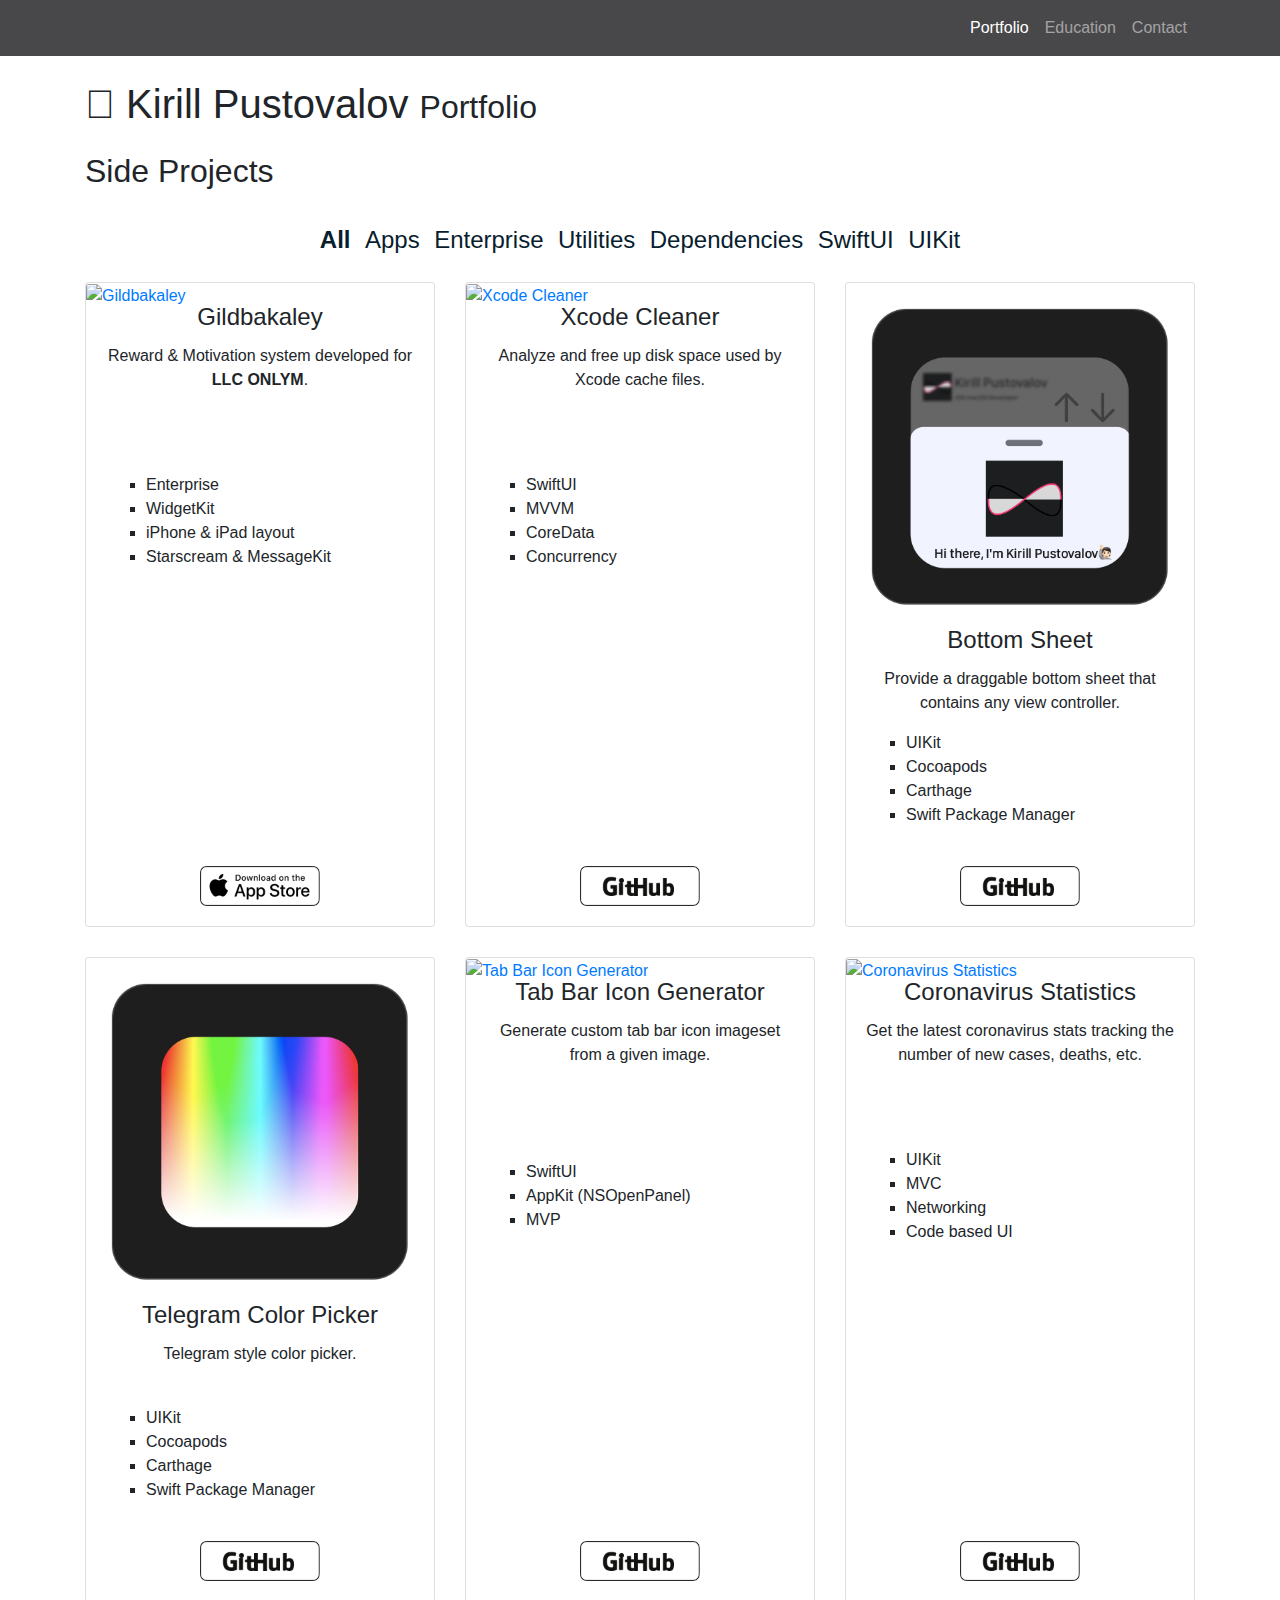
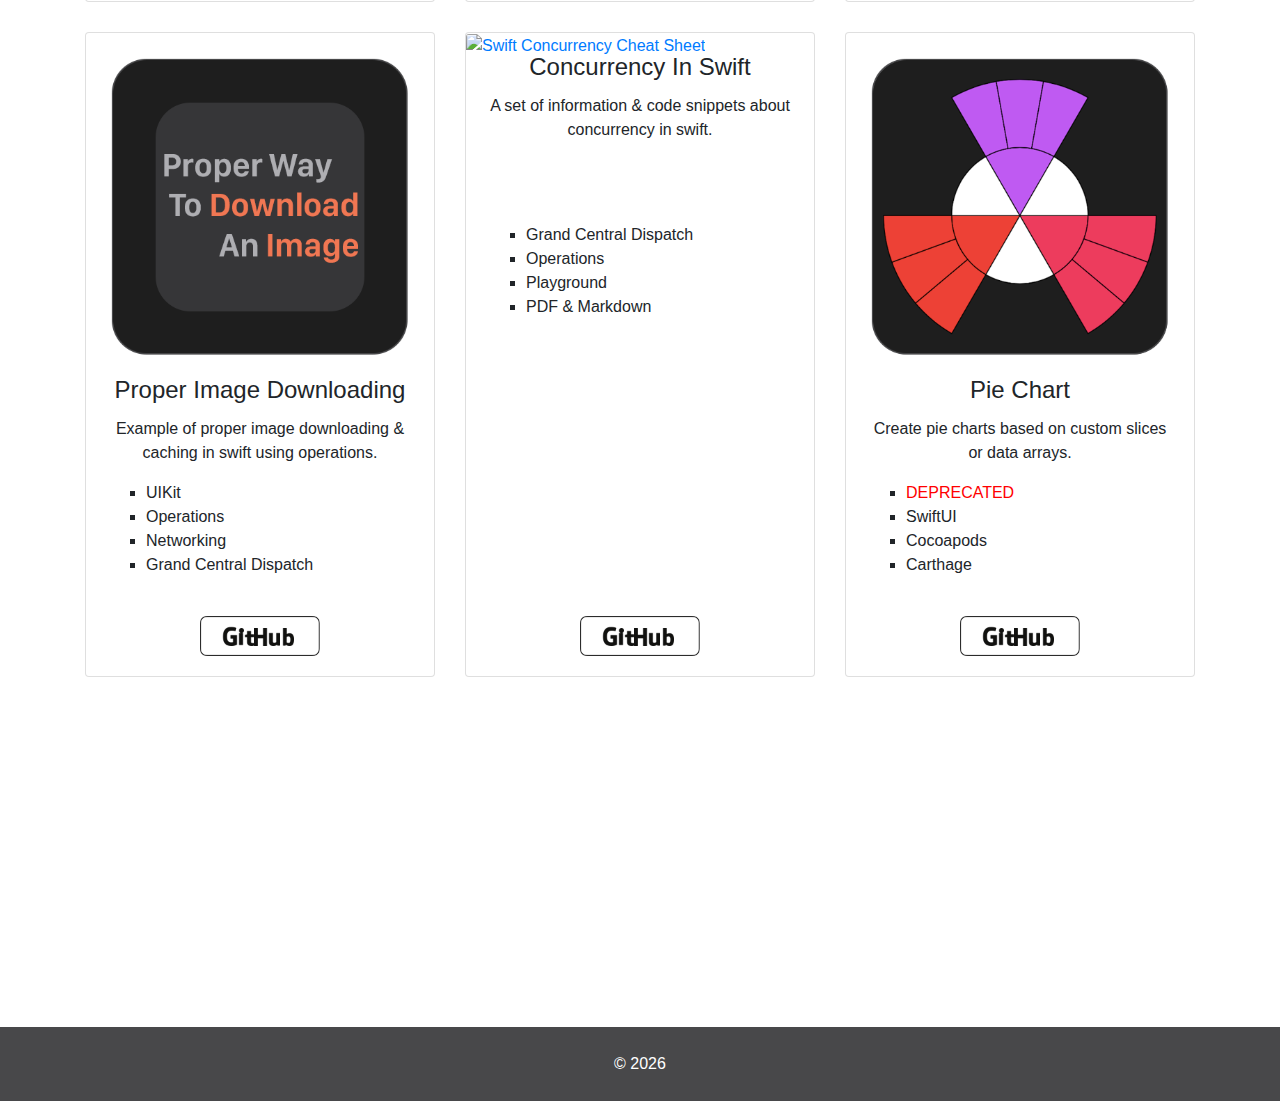
==== index.html @ 7c9d0928 "Add education page" ====
<!DOCTYPE html>
<html lang="en">
	<head>
		<script>
			window.dataLayer = window.dataLayer || [];
		  	function gtag(){dataLayer.push(arguments);}
		  	gtag('js', new Date());
		  	gtag('config', 'UA-110543961-1');
		</script>

		<meta charset="utf-8">
		<meta name="viewport" content="width=device-width, initial-scale=1, shrink-to-fit=no">
		<meta name="author" content="Kirill Pustovalov">
		<meta name="msapplication-TileColor" content="#ffffff">
		<meta name="msapplication-TileImage" content="favicons/ms-icon-144x144.png">
		<meta name="theme-color" content="#ffffff">

		<title>Kirill Pustovalov - Portfolio</title>

		<link href="css/bootstrap.min.css" rel="stylesheet">
		<link href="css/styles.css" rel="stylesheet">
		<link rel="apple-touch-icon" sizes="57x57" href="favicons/apple-icon-57x57.png">
		<link rel="apple-touch-icon" sizes="60x60" href="favicons/apple-icon-60x60.png">
		<link rel="apple-touch-icon" sizes="72x72" href="favicons/apple-icon-72x72.png">
		<link rel="apple-touch-icon" sizes="76x76" href="favicons/apple-icon-76x76.png">
		<link rel="apple-touch-icon" sizes="114x114" href="favicons/apple-icon-114x114.png">
		<link rel="apple-touch-icon" sizes="120x120" href="favicons/apple-icon-120x120.png">
		<link rel="apple-touch-icon" sizes="144x144" href="favicons/apple-icon-144x144.png">
		<link rel="apple-touch-icon" sizes="152x152" href="favicons/apple-icon-152x152.png">
		<link rel="apple-touch-icon" sizes="180x180" href="favicons/apple-icon-180x180.png">
		<link rel="icon" type="image/png" sizes="192x192"  href="/android-icon-192x192.png">
		<link rel="icon" type="image/png" sizes="32x32" href="favicons/favicon-32x32.png">
		<link rel="icon" type="image/png" sizes="96x96" href="favicons/favicon-96x96.png">
		<link rel="icon" type="image/png" sizes="16x16" href="favicons/favicon-16x16.png">
		<link rel="manifest" href="favicons/manifest.json">

		<script src="https://code.jquery.com/jquery-latest.js" type="text/javascript"></script>
		<script src="js/jquery.isotope.js" type="text/javascript"></script>
		<script src="js/filter.js" type="text/javascript"></script>
		<script src="js/bootstrap.bundle.min.js"></script>
	</head>

  	<body>
		<nav class="navbar navbar-expand-lg navbar-dark fixed-top">
			<div class="container">
		  		<button class="navbar-toggler" type="button" data-toggle="collapse" data-target="#navbarResponsive" aria-controls="navbarResponsive" aria-expanded="false" aria-label="Toggle navigation">
					<span class="navbar-toggler-icon"></span>
		  		</button>
				<div class="collapse navbar-collapse" id="navbarResponsive">
			  		<ul class="navbar-nav ml-auto">
						<li class="nav-item active">
				  			<a class="nav-link" href="#">Portfolio</a>
						</li>
                        <li class="nav-item">
                              <a class="nav-link" href="education.html">Education</a>
                        </li>
						<li class="nav-item">
				  			<a class="nav-link" href="contact.html">Contact</a>
						</li>
			  		</ul>
				</div>
		  	</div>
	  	</nav>

		<div class="container">
			<h1 class="my-4"> Kirill Pustovalov
				<small>Portfolio</small>
			</h1>

			<h2>Side Projects</h2><br>

			<div class="projectFilter">
				<center>
					<a href="#" filter="*" class="current">All</a>
					<a href="#" filter=".app">Apps</a>
                    <a href="#" filter=".ent">Enterprise</a>
					<a href="#" filter=".ut">Utilities</a>
					<a href="#" filter=".dep">Dependencies</a>
					<a href="#" filter=".swiftui">SwiftUI</a>
					<a href="#" filter=".uikit">UIKit</a>
				</center>
			</div>

			<br>

			<div class="row"><div class="projectContainer"></div></div>

			<div class="projectContainer row">

                <div class="app ent uikit col-lg-4 col-md-5 col-sm-12 portfolio-item">
                    <div class="card h-100">
                        <a href="https://apps.apple.com/ru/app/gildbakaley/id1487775219">
                            <img class="card-img-top" src="images/icons/Gildbakaley.png" alt="Gildbakaley">
                        </a>
                        <div class="card-body">
                            <h4 class="card-title">
                                <center>
                                    <h4 class="card-title">Gildbakaley</h4>
                                </center>
                            </h4>
                            <center>
                                <p>Reward & Motivation system developed for <b>LLC ONLYM</b>.</p>
                            </center>
                            <div class="align-items-center d-flex", style="height: 40%">
                            <ul style="list-style-type:square;">
                                <li>Enterprise</li>
                                <li>WidgetKit</li>
                                <li>iPhone & iPad layout</li>
                                <li>Starscream & MessageKit</li>
                            </ul>
                        </div>

                            <div class="link_button">
                                <a href="https://apps.apple.com/ru/app/gildbakaley/id1487775219">
                                    <center>
                                        <img class="img-fluid rounded mb-3 mb-md-0" src="images/icons/AppStore.png" alt="AppStore" width="120" height="40">
                                    </center>
                                </a>
                            </div>
                        </div>
                    </div>
                </div>
                
                <div class="app ut swiftui col-lg-4 col-md-5 col-sm-12 portfolio-item">
                    <div class="card h-100">
                        <a href="https://github.com/IrelDev/XcodeCleaner">
                            <img class="card-img-top" src="images/icons/XcodeCleaner.png" alt="Xcode Cleaner">
                        </a>
                        <div class="card-body">
                            <h4 class="card-title">
                                <center>
                                    <h4 class="card-title">Xcode Cleaner</h4>
                                </center>
                            </h4>
                            <center>
                                <p>Analyze and free up disk space used by Xcode cache files.</p>
                            </center>
                            <div class="align-items-center d-flex", style="height: 40%">
                            <ul style="list-style-type:square">
                                <li>SwiftUI</li>
                                <li>MVVM</li>
                                <li>CoreData</li>
                                <li>Concurrency</li>
                            </ul>
                        </div>

                            <div class="link_button">
                                <a href="https://github.com/IrelDev/XcodeCleaner">
                                    <center>
                                        <img class="img-fluid rounded mb-3 mb-md-0" src="images/icons/Github.png" alt="GitHub" width="120" height="40">
                                    </center>
                                </a>
                            </div>
                        </div>
                    </div>
                </div>
                
				<div class="dep uikit col-lg-4 col-md-5 col-sm-12 portfolio-item">
					<div class="card h-100">
						<a href="https://github.com/IrelDev/BottomSheet">
							<img class="card-img-top" src="images/icons/BottomSheet.png" alt="Bottom Sheet">
						</a>
						<div class="card-body">
							<h4 class="card-title">
								<center>
									<h4 class="card-title">Bottom Sheet</h4>
								</center>
							</h4>
							<center>
								<p>Provide a draggable bottom sheet that contains any view controller.</p>
							</center>
							<div class="align-items-center d-flex", style="height: 40%">
							<ul style="list-style-type:square;">
								<li>UIKit</li>
								<li>Cocoapods</li>
								<li>Carthage</li>
								<li>Swift Package Manager</li>
							</ul>
						</div>

							<div class="link_button">
								<a href="https://github.com/IrelDev/BottomSheet">
									<center>
										<img class="img-fluid rounded mb-3 mb-md-0" src="images/icons/Github.png" alt="GitHub" width="120" height="40">
									</center>
								</a>
							</div>
						</div>
					</div>
				</div>

				<div class="dep uikit col-lg-4 col-md-5 col-sm-12 portfolio-item">
					<div class="card h-100">
						<a href="https://github.com/IrelDev/TelegramColorPicker">
							<img class="card-img-top" src="images/icons/TelegramColorPicker.png" alt="Telegram Color Picker">
						</a>
						<div class="card-body">
							<h4 class="card-title">
								<center>
									<h4 class="card-title">Telegram Color Picker</h4>
								</center>
							</h4>
							<center>
								<p>Telegram style color picker.</p>
							</center>
							<br>
							<div class="align-items-center d-flex", style="height: 40%">
							<ul style="list-style-type:square;">
								<li>UIKit</li>
								<li>Cocoapods</li>
								<li>Carthage</li>
								<li>Swift Package Manager</li>
							</ul>
						</div>

							<div class="link_button">
								<a href="https://github.com/IrelDev/TelegramColorPicker">
									<center>
										<img class="img-fluid rounded mb-3 mb-md-0" src="images/icons/Github.png" alt="GitHub" width="120" height="40">
									</center>
								</a>
							</div>
						</div>
					</div>
				</div>

				<div class="app ut swiftui col-lg-4 col-md-5 col-sm-12 portfolio-item">
					<div class="card h-100">
						<a href="https://github.com/IrelDev/TabBarIconGenerator">
							<img class="card-img-top" src="images/icons/TabBarIconGenerator.png" alt="Tab Bar Icon Generator">
						</a>
						<div class="card-body">
							<h4 class="card-title">
								<center>
									<h4 class="card-title">Tab Bar Icon Generator</h4>
								</center>
							</h4>
							<center>
								<p>Generate custom tab bar icon imageset from a given image.</p>
							</center>
							<div class="align-items-center d-flex", style="height: 40%">
							<ul style="list-style-type:square">
								<li>SwiftUI</li>
								<li>AppKit (NSOpenPanel)</li>
								<li>MVP</li>
							</ul>
						</div>

							<div class="link_button">
								<a href="https://github.com/IrelDev/TabBarIconGenerator">
									<center>
										<img class="img-fluid rounded mb-3 mb-md-0" src="images/icons/Github.png" alt="GitHub" width="120" height="40">
									</center>
								</a>
							</div>
						</div>
					</div>
				</div>

				<div class="app uikit col-lg-4 col-md-5 col-sm-12 portfolio-item">
					<div class="card h-100">
						<a href="https://github.com/IrelDev/CoronavirusStatistics">
							<img class="card-img-top" src="images/icons/CoronavirusStatistics.png" alt="Coronavirus Statistics">
						</a>
						<div class="card-body">
							<h4 class="card-title">
								<center>
									<h4 class="card-title">Coronavirus Statistics</h4>
								</center>
							</h4>
							<center>
								<p>Get the latest coronavirus stats tracking the number of new cases, deaths, etc.</p>
							</center>
							<div class="align-items-center d-flex", style="height: 40%">
							<ul style="list-style-type:square">
								<li>UIKit</li>
								<li>MVC</li>
								<li>Networking</li>
								<li>Code based UI</li>
							</ul>
						</div>

							<div class="link_button">
								<a href="https://github.com/IrelDev/CoronavirusStatistics">
									<center>
										<img class="img-fluid rounded mb-3 mb-md-0" src="images/icons/Github.png" alt="GitHub" width="120" height="40">
									</center>
								</a>
							</div>
						</div>
					</div>
				</div>

				<div class="uikit col-lg-4 col-md-5 col-sm-12 portfolio-item">
					<div class="card h-100">
						<a href="https://github.com/IrelDev/ProperWayToDownloadAnImage">
							<img class="card-img-top" src="images/icons/ProperWayToDownloadAnImage.png" alt="Proper Way To Download An Image">
						</a>
						<div class="card-body">
							<h4 class="card-title">
								<center>
									<h4 class="card-title">Proper Image Downloading</h4>
								</center>
							</h4>
							<center>
								<p>Example of proper image downloading & caching in swift using operations.</p>
							</center>
							<div class="align-items-center d-flex", style="height: 40%">
							<ul style="list-style-type:square">
								<li>UIKit</li>
								<li>Operations</li>
								<li>Networking</li>
								<li>Grand Central Dispatch</li>
							</ul>
						</div>

							<div class="link_button">
								<a href="https://github.com/IrelDev/ProperWayToDownloadAnImage">
									<center>
										<img class="img-fluid rounded mb-3 mb-md-0" src="images/icons/Github.png" alt="GitHub" width="120" height="40">
									</center>
								</a>
							</div>
						</div>
					</div>
				</div>

				<div class="col-lg-4 col-md-5 col-sm-12 portfolio-item">
					<div class="card h-100">
						<a href="https://github.com/IrelDev/SwiftConcurrencyCheatSheet">
							<img class="card-img-top" src="images/icons/SwiftConcurrencyCheatSheet.png" alt="Swift Concurrency Cheat Sheet">
						</a>
						<div class="card-body">
							<h4 class="card-title">
								<center>
									<h4 class="card-title">Concurrency In Swift</h4>
								</center>
							</h4>
							<center>
								<p>A set of information & code snippets about concurrency in swift.</p>
							</center>
							<div class="align-items-center d-flex", style="height: 40%">
							<ul style="list-style-type:square;">
								<li>Grand Central Dispatch</li>
								<li>Operations</li>
								<li>Playground</li>
								<li>PDF & Markdown</li>
							</ul>
						</div>

							<div class="link_button">
								<a href="https://github.com/IrelDev/SwiftConcurrencyCheatSheet">
									<center>
										<img class="img-fluid rounded mb-3 mb-md-0" src="images/icons/Github.png" alt="GitHub" width="120" height="40">
									</center>
								</a>
							</div>
						</div>
					</div>
				</div>

				<div class="dep swiftui col-lg-4 col-md-5 col-sm-12 portfolio-item">
					<div class="card h-100">
						<a href="https://github.com/IrelDev/PieChartSwiftUI">
							<img class="card-img-top" src="images/icons/PieChart.png" alt="Pie Chart">
						</a>
						<div class="card-body">
							<h4 class="card-title">
								<center>
									<h4 class="card-title">Pie Chart</h4>
								</center>
							</h4>
							<center>
								<p>Create pie charts based on custom slices or data arrays.</p>
							</center>
							<div class="align-items-center d-flex", style="height: 40%">
							<ul style="list-style-type:square">
								<li><span style="color: red;">DEPRECATED</span></li>
								<li>SwiftUI</li>
								<li>Cocoapods</li>
								<li>Carthage</li>
							</ul>
						</div>

							<div class="link_button">
								<a href="https://github.com/IrelDev/PieChartSwiftUI">
									<center>
										<img class="img-fluid rounded mb-3 mb-md-0" src="images/icons/Github.png" alt="GitHub" width="120" height="40">
									</center>
								</a>
							</div>
						</div>
					</div>
				</div>

				</div>
			</div>
		</div>
	</body>
	<div class="footer-margin"></div>
	<div class="footer-bottom">
		<p class="m-0 text-center text-white"><a>© </a><script>document.write(new Date().getFullYear())</script></p>
	</div>
</html>
---- css/styles.css ----
body {
  padding-top: 54px;
}
@media (min-width: 992px) {
  body {
    padding-top: 56px;
  }
}
.portfolio-item {
  margin-bottom: 30px;
}
.pagination {
  margin-bottom: 30px;
}
.navbar {
    background-color: rgb(72, 72, 74);
}
.card-body {
    height: 240pt;
    margin-top: -25px;
}
.footer-margin {
  height: 240pt;
}
.footer-bottom {
	width: 100%;
	padding: 25px 0;
	text-align: center;
  background-color: rgb(72, 72, 74);
}
.btn-linkedin {
    background: #007bb6;
    border-color: #007bb6;
}
.btn-github {
    background: #23282D;
    border-color: #23282D;
}
.btn-email {
    background: #1DA1F2;
    border-color: #1DA1F2;
}
.link_button {
  position: absolute;
  bottom: 15pt;
  right: 0;
  left: 0;
  margin: auto;
}
.contactImage {
  width: 20px;
  height: 20px;
}
.projectFilter a {
  font-size: x-large;
  margin-right: 5px;
  margin-left: 5px;
  color:#081D2E;
  text-decoration:none;
}
.projectFilter a.current {
    font-weight: bold;
}
.isotope-item {
    z-index: 2;
}
.isotope-hidden.isotope-item {
    pointer-events: none;
    z-index: 1;
}
.isotope,
.isotope .isotope-item {
    -webkit-transition-duration: 0.8s;
    -moz-transition-duration: 0.8s;
    transition-duration: 0.8s;
}
.isotope {
    -webkit-transition-property: height, width;
    -moz-transition-property: height, width;
    transition-property: height, width;
}
.isotope .isotope-item {
    -webkit-transition-property: -webkit-transform, opacity;
    -moz-transition-property: -moz-transform, opacity;
    transition-property: transform, opacity;
}
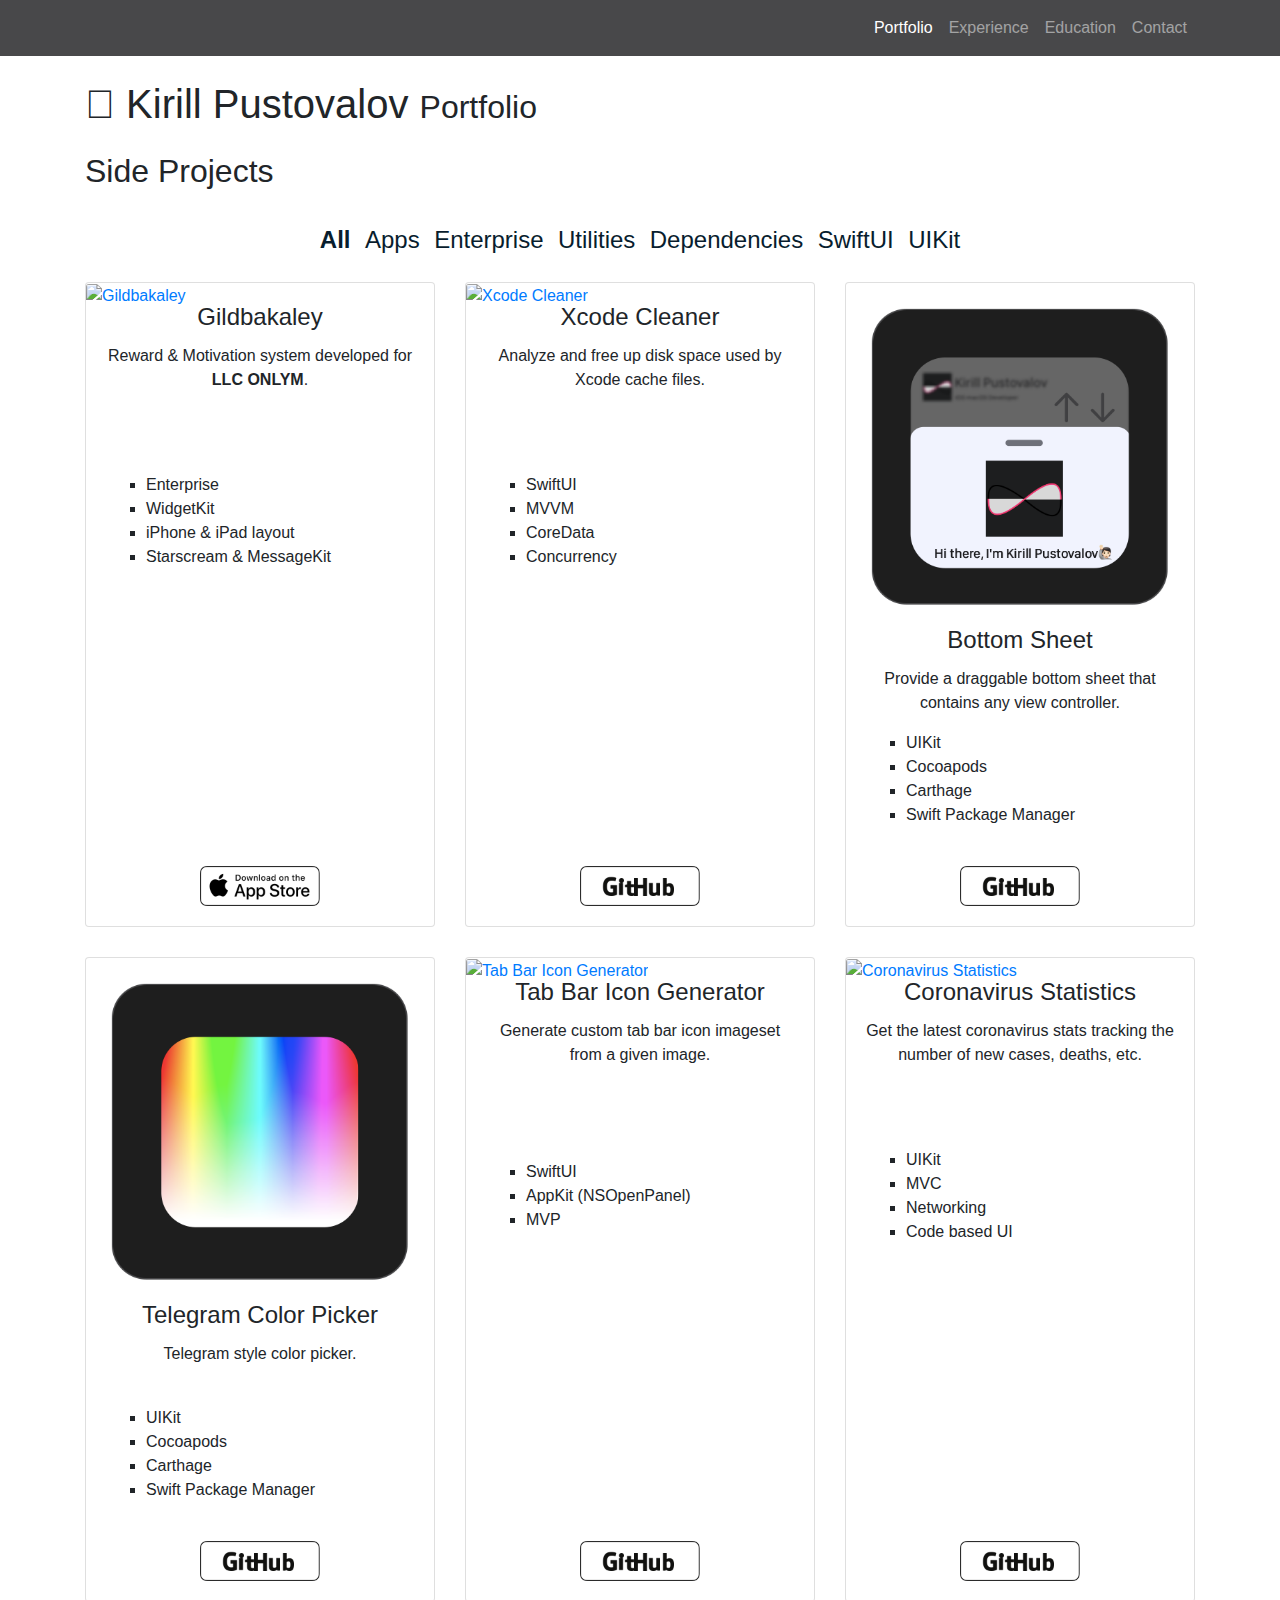
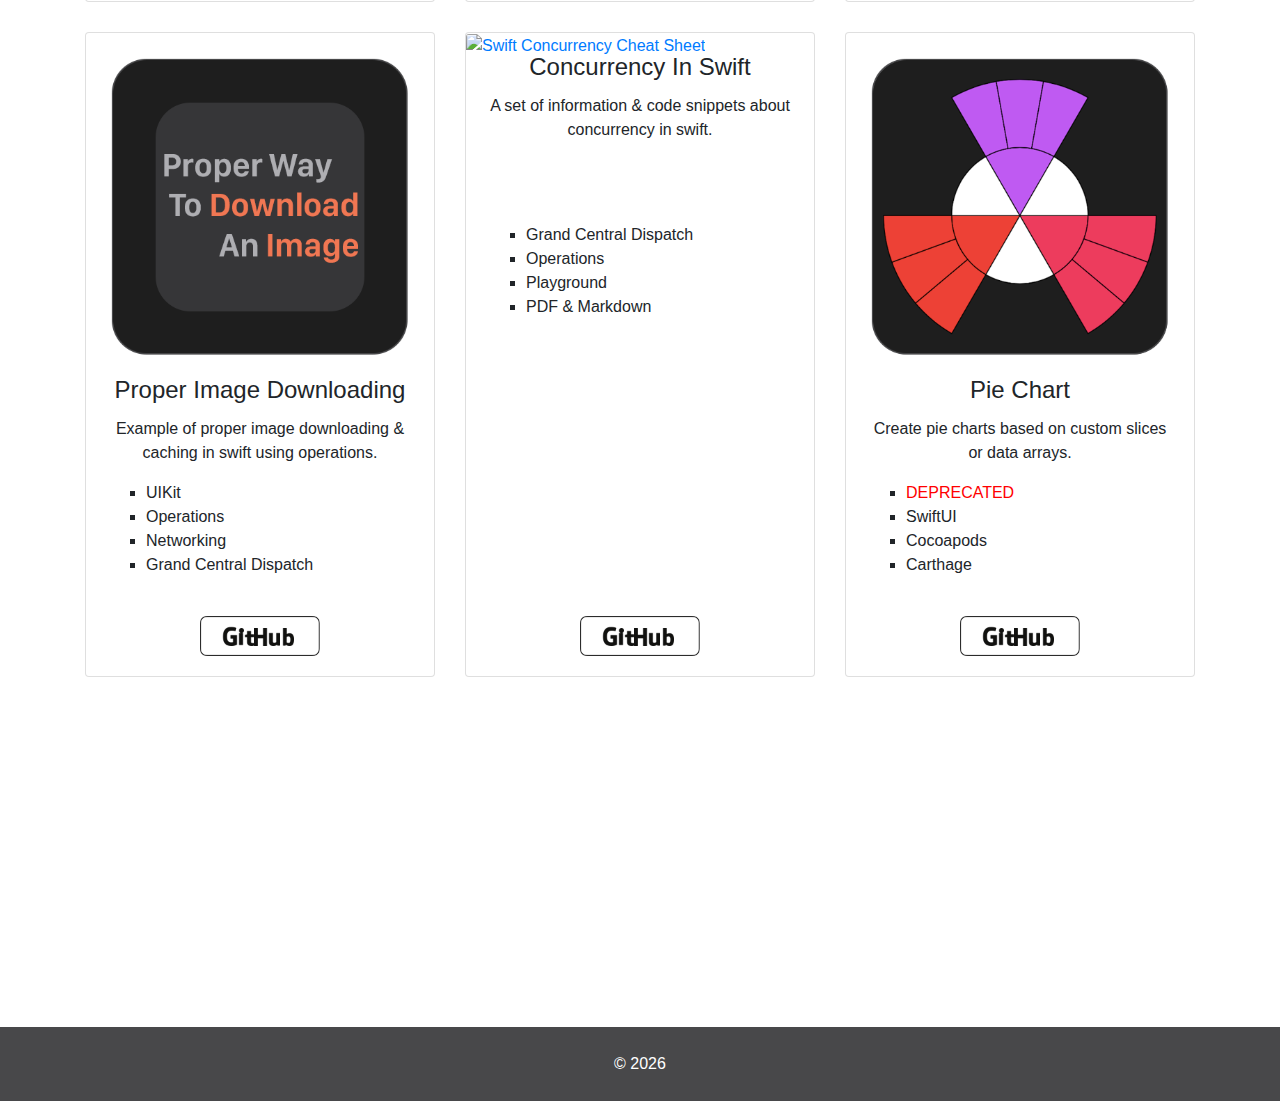
==== commit b1370212: "Add experience.html" ====
--- a/index.html
+++ b/index.html
@@ -51,6 +51,9 @@
 						<li class="nav-item active">
 				  			<a class="nav-link" href="#">Portfolio</a>
 						</li>
+                        <li class="nav-item">
+                            <a class="nav-link" href="experience.html">Experience</a>
+                        </li>
                         <li class="nav-item">
                               <a class="nav-link" href="education.html">Education</a>
                         </li>
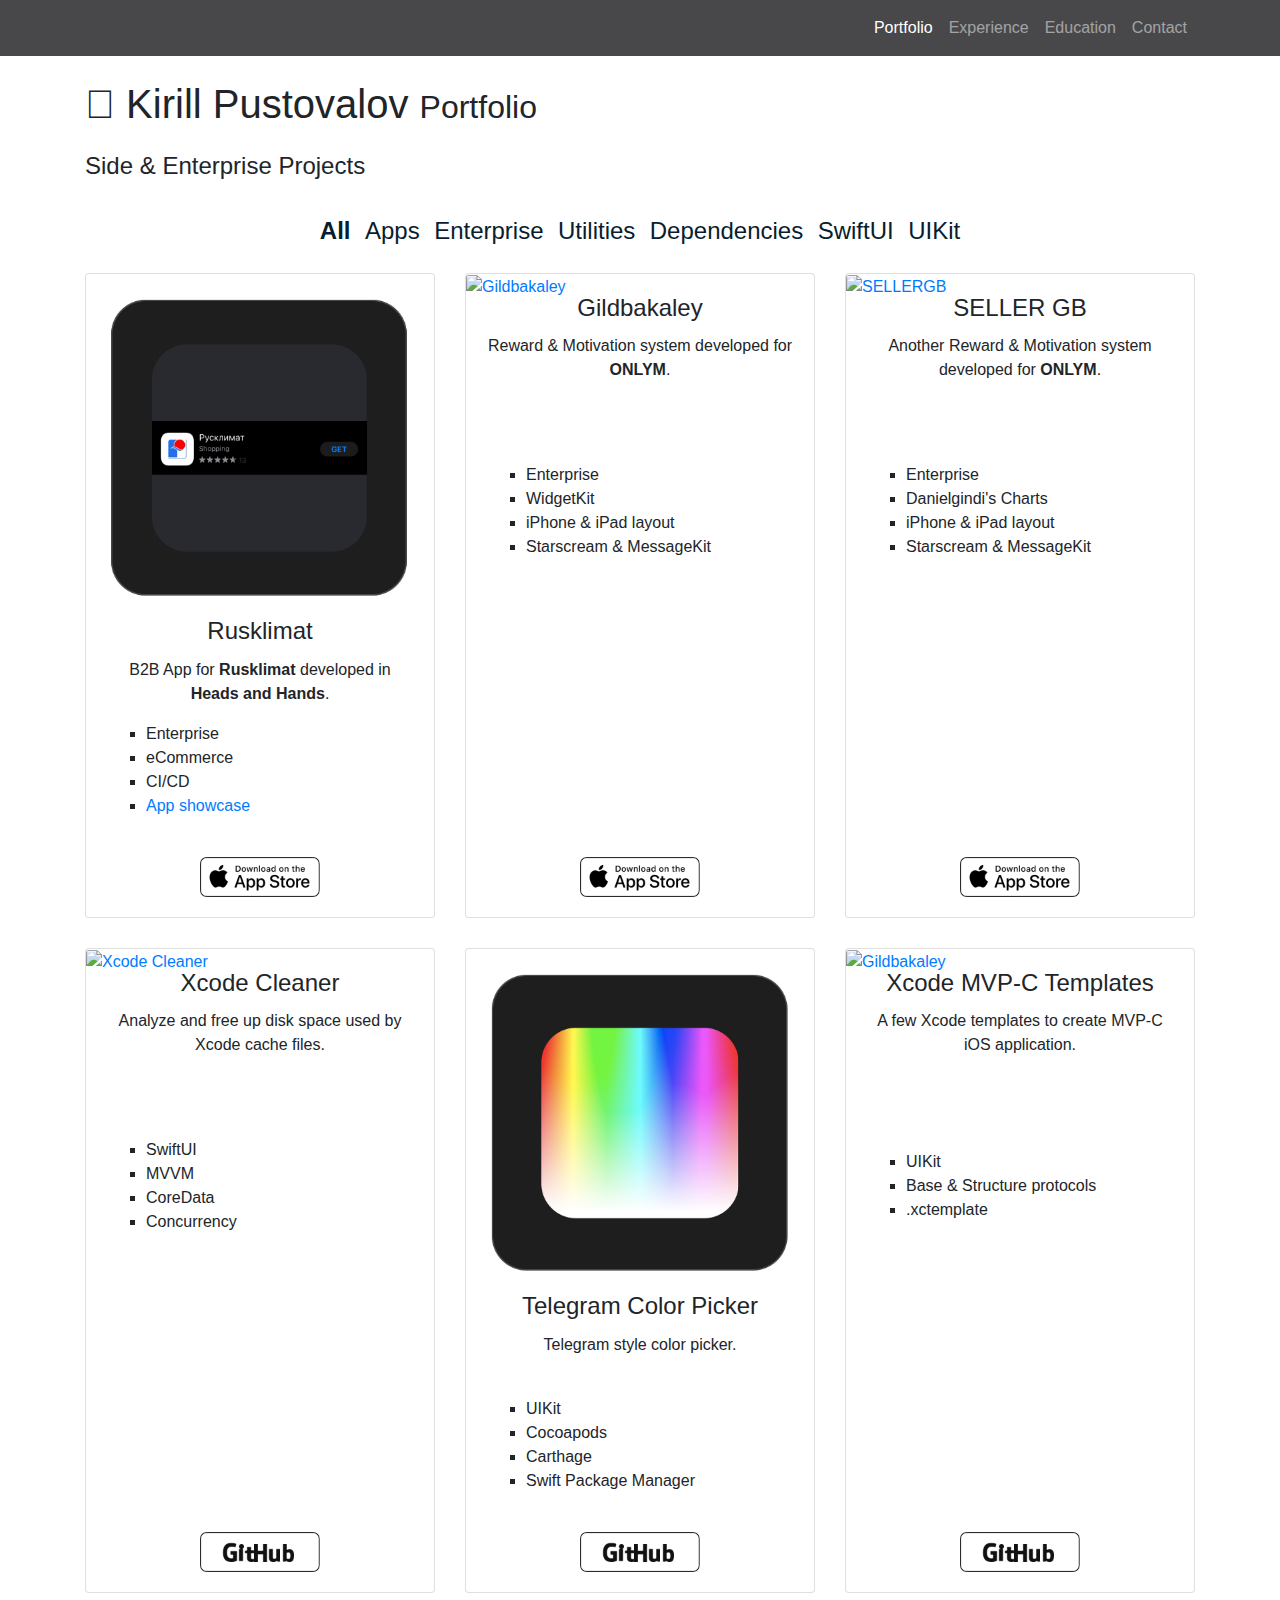
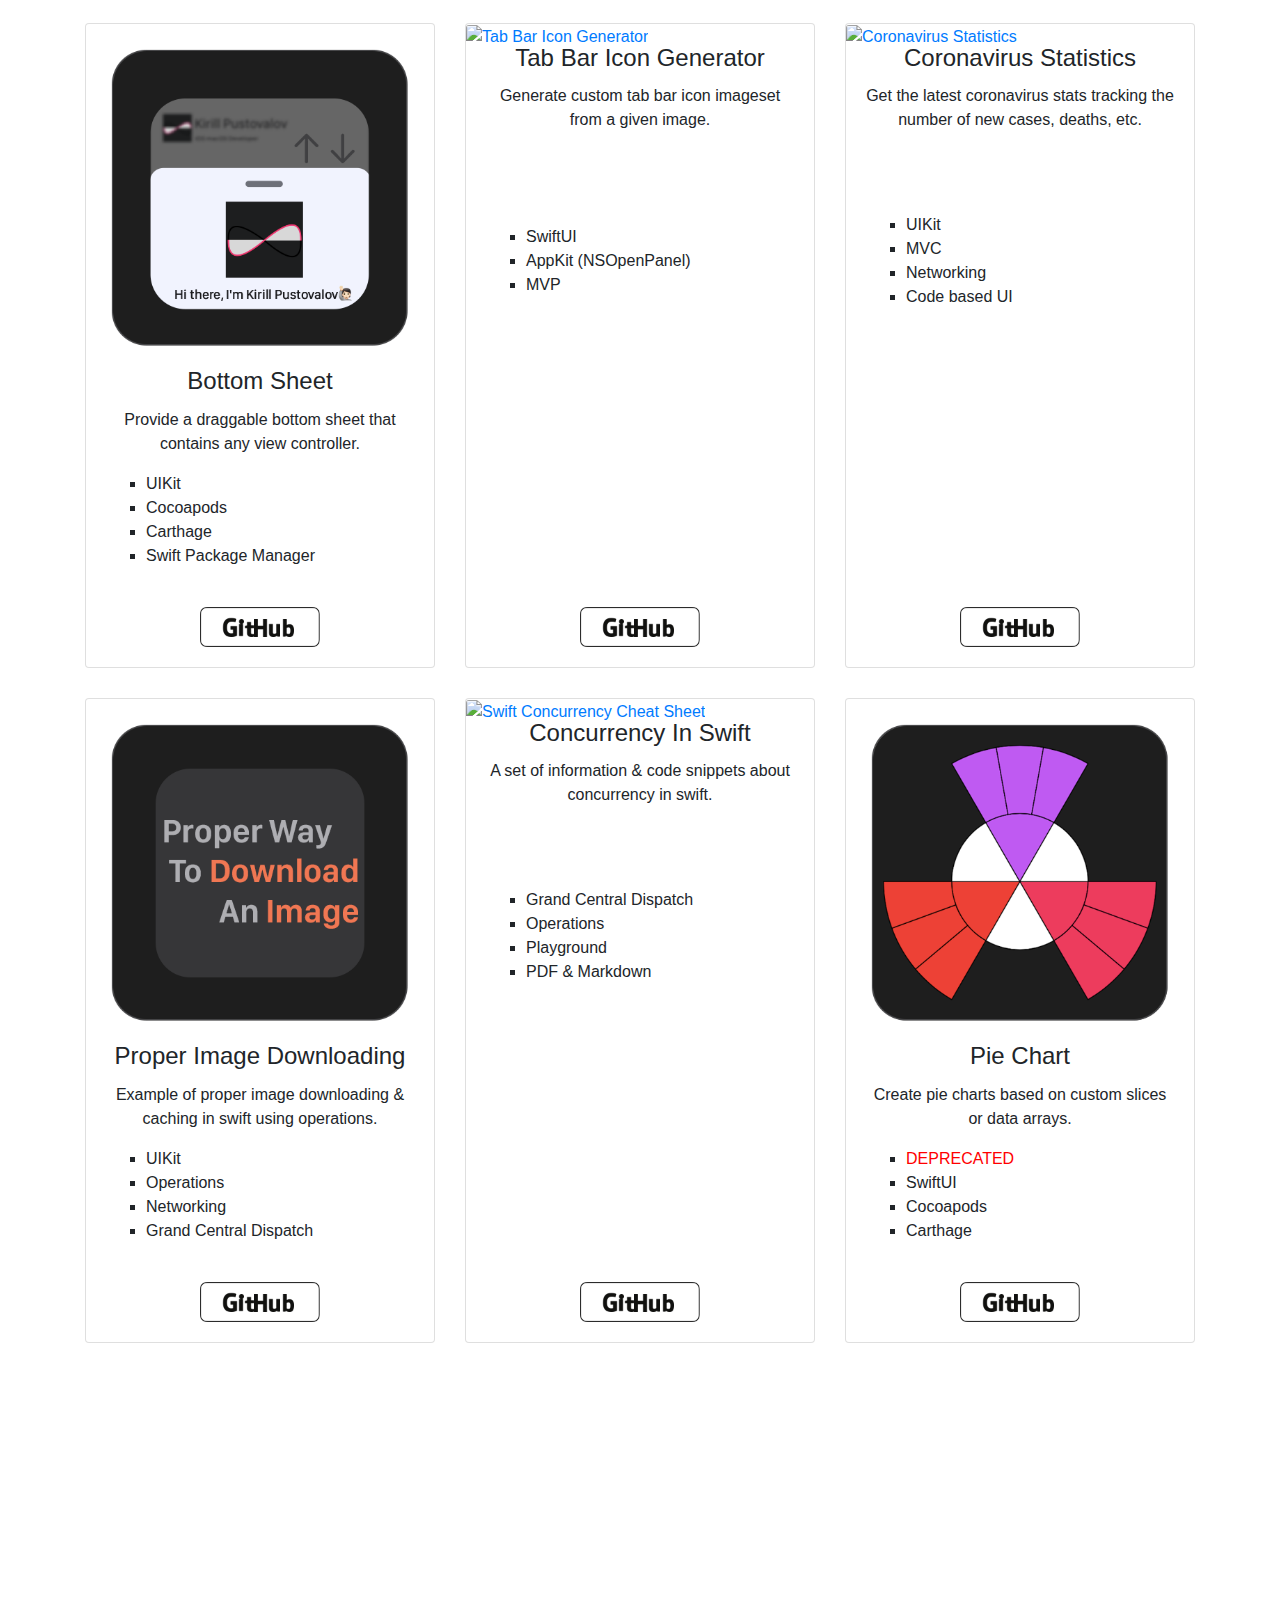
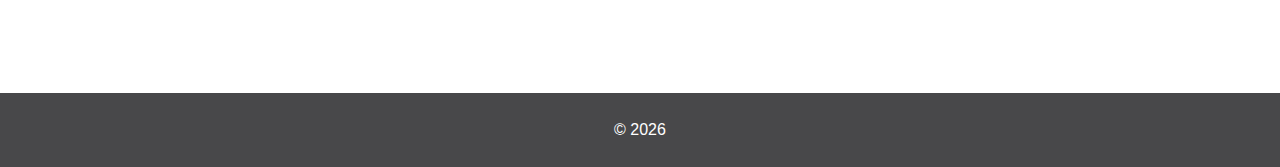
==== commit 899c969e: "Add Rusklimat portfolio item" ====
--- a/index.html
+++ b/index.html
@@ -70,7 +70,7 @@
 				<small>Portfolio</small>
 			</h1>
 
-			<h2>Side Projects</h2><br>
+			<h4>Side & Enterprise Projects</h4><br>
 
 			<div class="projectFilter">
 				<center>
@@ -89,6 +89,40 @@
 			<div class="row"><div class="projectContainer"></div></div>
 
 			<div class="projectContainer row">
+                
+                <div class="app ent uikit col-lg-4 col-md-5 col-sm-12 portfolio-item">
+                    <div class="card h-100">
+                        <a href="https://apps.apple.com/ru/app/русклимат/id1498735129">
+                            <img class="card-img-top" src="images/icons/Rusklimat.png" alt="Rusklimat">
+                        </a>
+                        <div class="card-body">
+                            <h4 class="card-title">
+                                <center>
+                                    <h4 class="card-title">Rusklimat</h4>
+                                </center>
+                            </h4>
+                            <center>
+                                <p>B2B App for <b>Rusklimat</b> developed in <b>Heads and Hands</b>.</p>
+                            </center>
+                            <div class="align-items-center d-flex", style="height: 40%">
+                            <ul style="list-style-type:square;">
+                                <li>Enterprise</li>
+                                <li>eCommerce</li>
+                                <li>CI/CD</li>
+                                <li><a href="https://handh.ru/cases/rusklimat">App showcase</a></li>
+                            </ul>
+                        </div>
+
+                            <div class="link_button">
+                                <a href="https://apps.apple.com/ru/app/русклимат/id1498735129">
+                                    <center>
+                                        <img class="img-fluid rounded mb-3 mb-md-0" src="images/icons/AppStore.png" alt="AppStore" width="120" height="40">
+                                    </center>
+                                </a>
+                            </div>
+                        </div>
+                    </div>
+                </div>
 
                 <div class="app ent uikit col-lg-4 col-md-5 col-sm-12 portfolio-item">
                     <div class="card h-100">
@@ -102,7 +136,7 @@
                                 </center>
                             </h4>
                             <center>
-                                <p>Reward & Motivation system developed for <b>LLC ONLYM</b>.</p>
+                                <p>Reward & Motivation system developed for <b>ONLYM</b>.</p>
                             </center>
                             <div class="align-items-center d-flex", style="height: 40%">
                             <ul style="list-style-type:square;">
@@ -115,6 +149,40 @@
 
                             <div class="link_button">
                                 <a href="https://apps.apple.com/ru/app/gildbakaley/id1487775219">
+                                    <center>
+                                        <img class="img-fluid rounded mb-3 mb-md-0" src="images/icons/AppStore.png" alt="AppStore" width="120" height="40">
+                                    </center>
+                                </a>
+                            </div>
+                        </div>
+                    </div>
+                </div>
+                
+                <div class="app ent uikit col-lg-4 col-md-5 col-sm-12 portfolio-item">
+                    <div class="card h-100">
+                        <a href="https://apps.apple.com/ru/app/seller-gb/id1572983812">
+                            <img class="card-img-top" src="images/icons/SELLERGB.png" alt="SELLERGB">
+                        </a>
+                        <div class="card-body">
+                            <h4 class="card-title">
+                                <center>
+                                    <h4 class="card-title">SELLER GB</h4>
+                                </center>
+                            </h4>
+                            <center>
+                                <p>Another Reward & Motivation system developed for <b>ONLYM</b>.</p>
+                            </center>
+                            <div class="align-items-center d-flex", style="height: 40%">
+                            <ul style="list-style-type:square;">
+                                <li>Enterprise</li>
+                                <li>Danielgindi's Charts</li>
+                                <li>iPhone & iPad layout</li>
+                                <li>Starscream & MessageKit</li>
+                            </ul>
+                        </div>
+
+                            <div class="link_button">
+                                <a href="https://apps.apple.com/ru/app/seller-gb/id1572983812">
                                     <center>
                                         <img class="img-fluid rounded mb-3 mb-md-0" src="images/icons/AppStore.png" alt="AppStore" width="120" height="40">
                                     </center>
@@ -158,6 +226,74 @@
                     </div>
                 </div>
                 
+                <div class="dep uikit col-lg-4 col-md-5 col-sm-12 portfolio-item">
+                    <div class="card h-100">
+                        <a href="https://github.com/IrelDev/TelegramColorPicker">
+                            <img class="card-img-top" src="images/icons/TelegramColorPicker.png" alt="Telegram Color Picker">
+                        </a>
+                        <div class="card-body">
+                            <h4 class="card-title">
+                                <center>
+                                    <h4 class="card-title">Telegram Color Picker</h4>
+                                </center>
+                            </h4>
+                            <center>
+                                <p>Telegram style color picker.</p>
+                            </center>
+                            <br>
+                            <div class="align-items-center d-flex", style="height: 40%">
+                            <ul style="list-style-type:square;">
+                                <li>UIKit</li>
+                                <li>Cocoapods</li>
+                                <li>Carthage</li>
+                                <li>Swift Package Manager</li>
+                            </ul>
+                        </div>
+
+                            <div class="link_button">
+                                <a href="https://github.com/IrelDev/TelegramColorPicker">
+                                    <center>
+                                        <img class="img-fluid rounded mb-3 mb-md-0" src="images/icons/Github.png" alt="GitHub" width="120" height="40">
+                                    </center>
+                                </a>
+                            </div>
+                        </div>
+                    </div>
+                </div>
+                
+                <div class="dep uikit col-lg-4 col-md-5 col-sm-12 portfolio-item">
+                    <div class="card h-100">
+                        <a href="https://github.com/IrelDev/Xcode-MVP-C-Templates">
+                            <img class="card-img-top" src="images/icons/XcodeMVP-CTemplates.png" alt="Gildbakaley">
+                        </a>
+                        <div class="card-body">
+                            <h4 class="card-title">
+                                <center>
+                                    <h4 class="card-title">Xcode MVP-C Templates</h4>
+                                </center>
+                            </h4>
+                            <center>
+                                <p>A few Xcode templates to create MVP-C iOS application.</p>
+                            </center>
+                            <div class="align-items-center d-flex", style="height: 40%">
+                            <ul style="list-style-type:square;">
+                                <li>UIKit</li>
+                                <li>Base & Structure protocols</li>
+                                <li>.xctemplate</li>
+                            </ul>
+                        </div>
+
+                            <div class="link_button">
+                                <a href="https://github.com/IrelDev/Xcode-MVP-C-Templates">
+                                    <center>
+                                        <img class="img-fluid rounded mb-3 mb-md-0" src="images/icons/Github.png" alt="AppStore" width="120" height="40">
+                                    </center>
+                                </a>
+                            </div>
+                        </div>
+                    </div>
+                </div>
+                
 				<div class="dep uikit col-lg-4 col-md-5 col-sm-12 portfolio-item">
 					<div class="card h-100">
 						<a href="https://github.com/IrelDev/BottomSheet">
@@ -192,41 +328,6 @@
 					</div>
 				</div>
 
-				<div class="dep uikit col-lg-4 col-md-5 col-sm-12 portfolio-item">
-					<div class="card h-100">
-						<a href="https://github.com/IrelDev/TelegramColorPicker">
-							<img class="card-img-top" src="images/icons/TelegramColorPicker.png" alt="Telegram Color Picker">
-						</a>
-						<div class="card-body">
-							<h4 class="card-title">
-								<center>
-									<h4 class="card-title">Telegram Color Picker</h4>
-								</center>
-							</h4>
-							<center>
-								<p>Telegram style color picker.</p>
-							</center>
-							<br>
-							<div class="align-items-center d-flex", style="height: 40%">
-							<ul style="list-style-type:square;">
-								<li>UIKit</li>
-								<li>Cocoapods</li>
-								<li>Carthage</li>
-								<li>Swift Package Manager</li>
-							</ul>
-						</div>
-
-							<div class="link_button">
-								<a href="https://github.com/IrelDev/TelegramColorPicker">
-									<center>
-										<img class="img-fluid rounded mb-3 mb-md-0" src="images/icons/Github.png" alt="GitHub" width="120" height="40">
-									</center>
-								</a>
-							</div>
-						</div>
-					</div>
-				</div>
-
 				<div class="app ut swiftui col-lg-4 col-md-5 col-sm-12 portfolio-item">
 					<div class="card h-100">
 						<a href="https://github.com/IrelDev/TabBarIconGenerator">
--- a/css/styles.css
+++ b/css/styles.css
@@ -40,6 +40,10 @@
     background: #1DA1F2;
     border-color: #1DA1F2;
 }
+.btn-social {
+    background: #393E41;
+    border-color: #393E41;
+}
 .link_button {
   position: absolute;
   bottom: 15pt;
@@ -50,6 +54,8 @@
 .contactImage {
   width: 20px;
   height: 20px;
+  padding-bottom: 4px;
+  margin-right: 5px;
 }
 .projectFilter a {
   font-size: x-large;
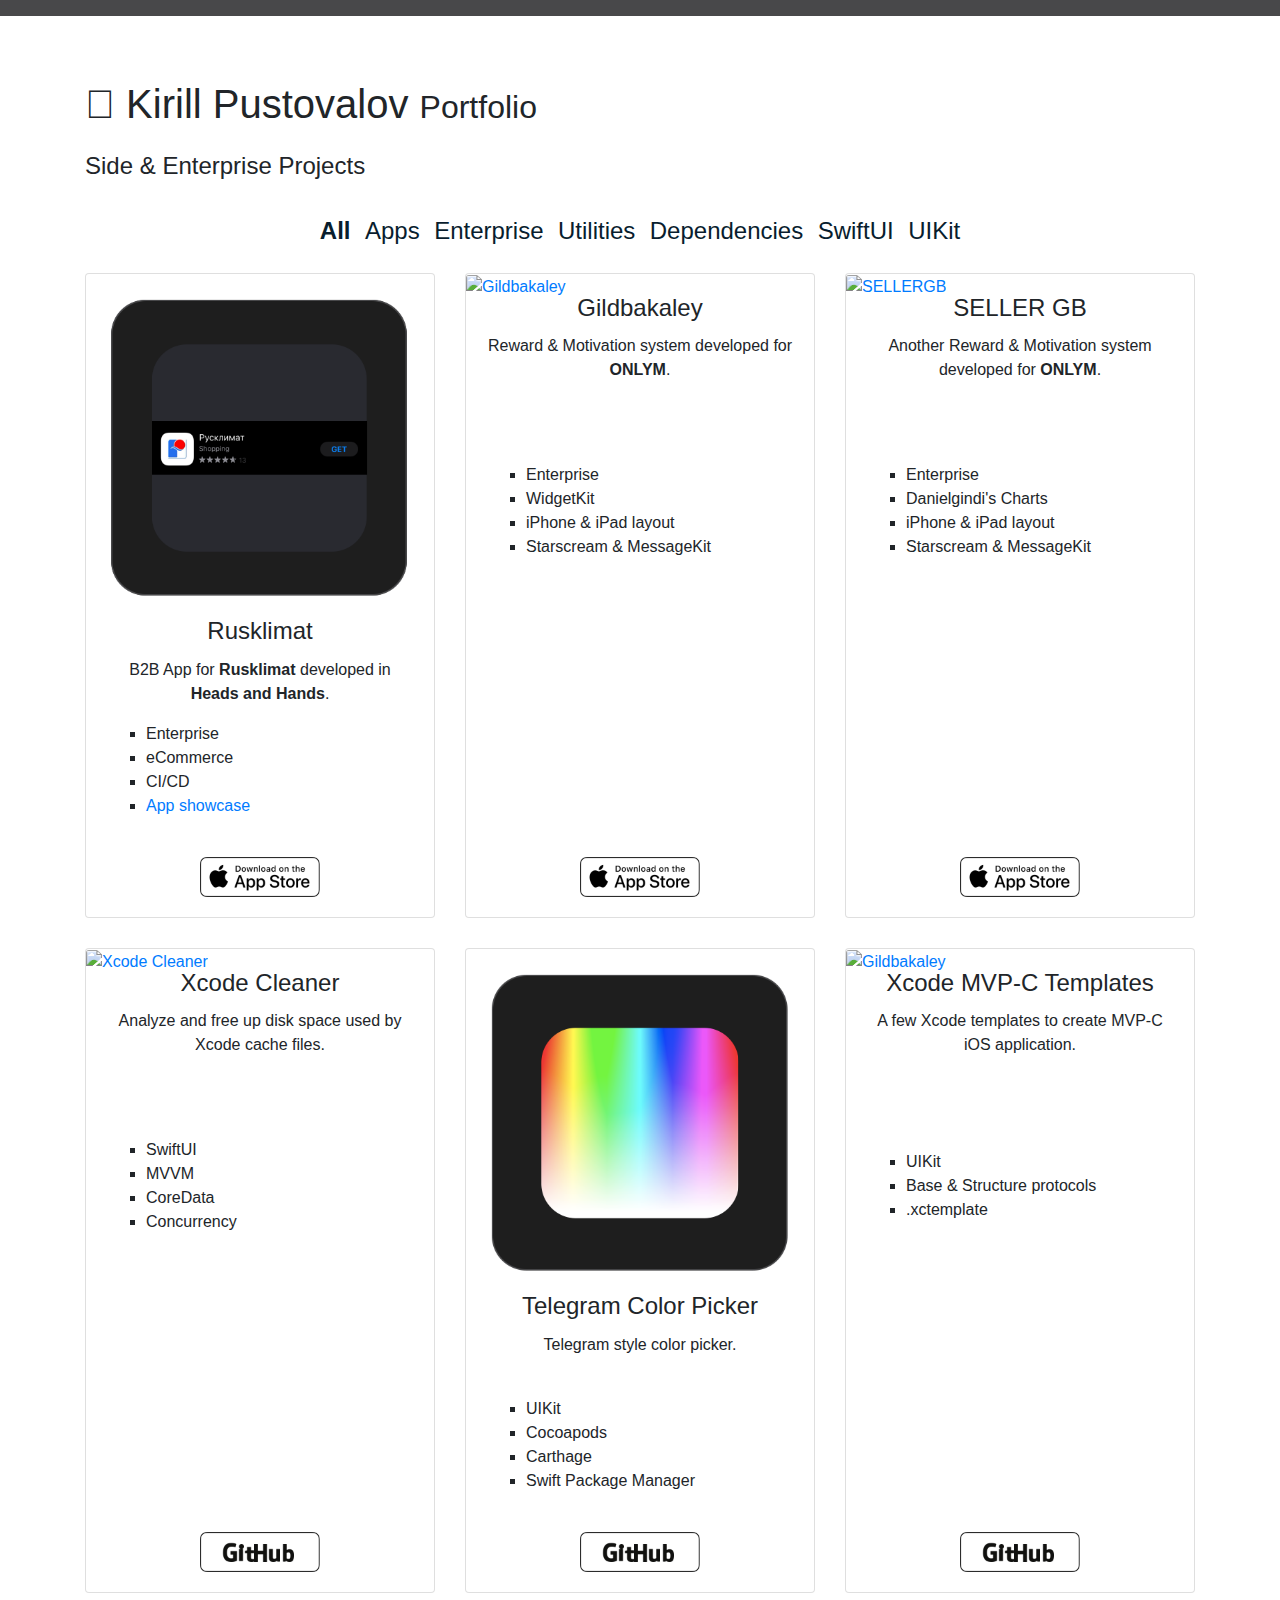
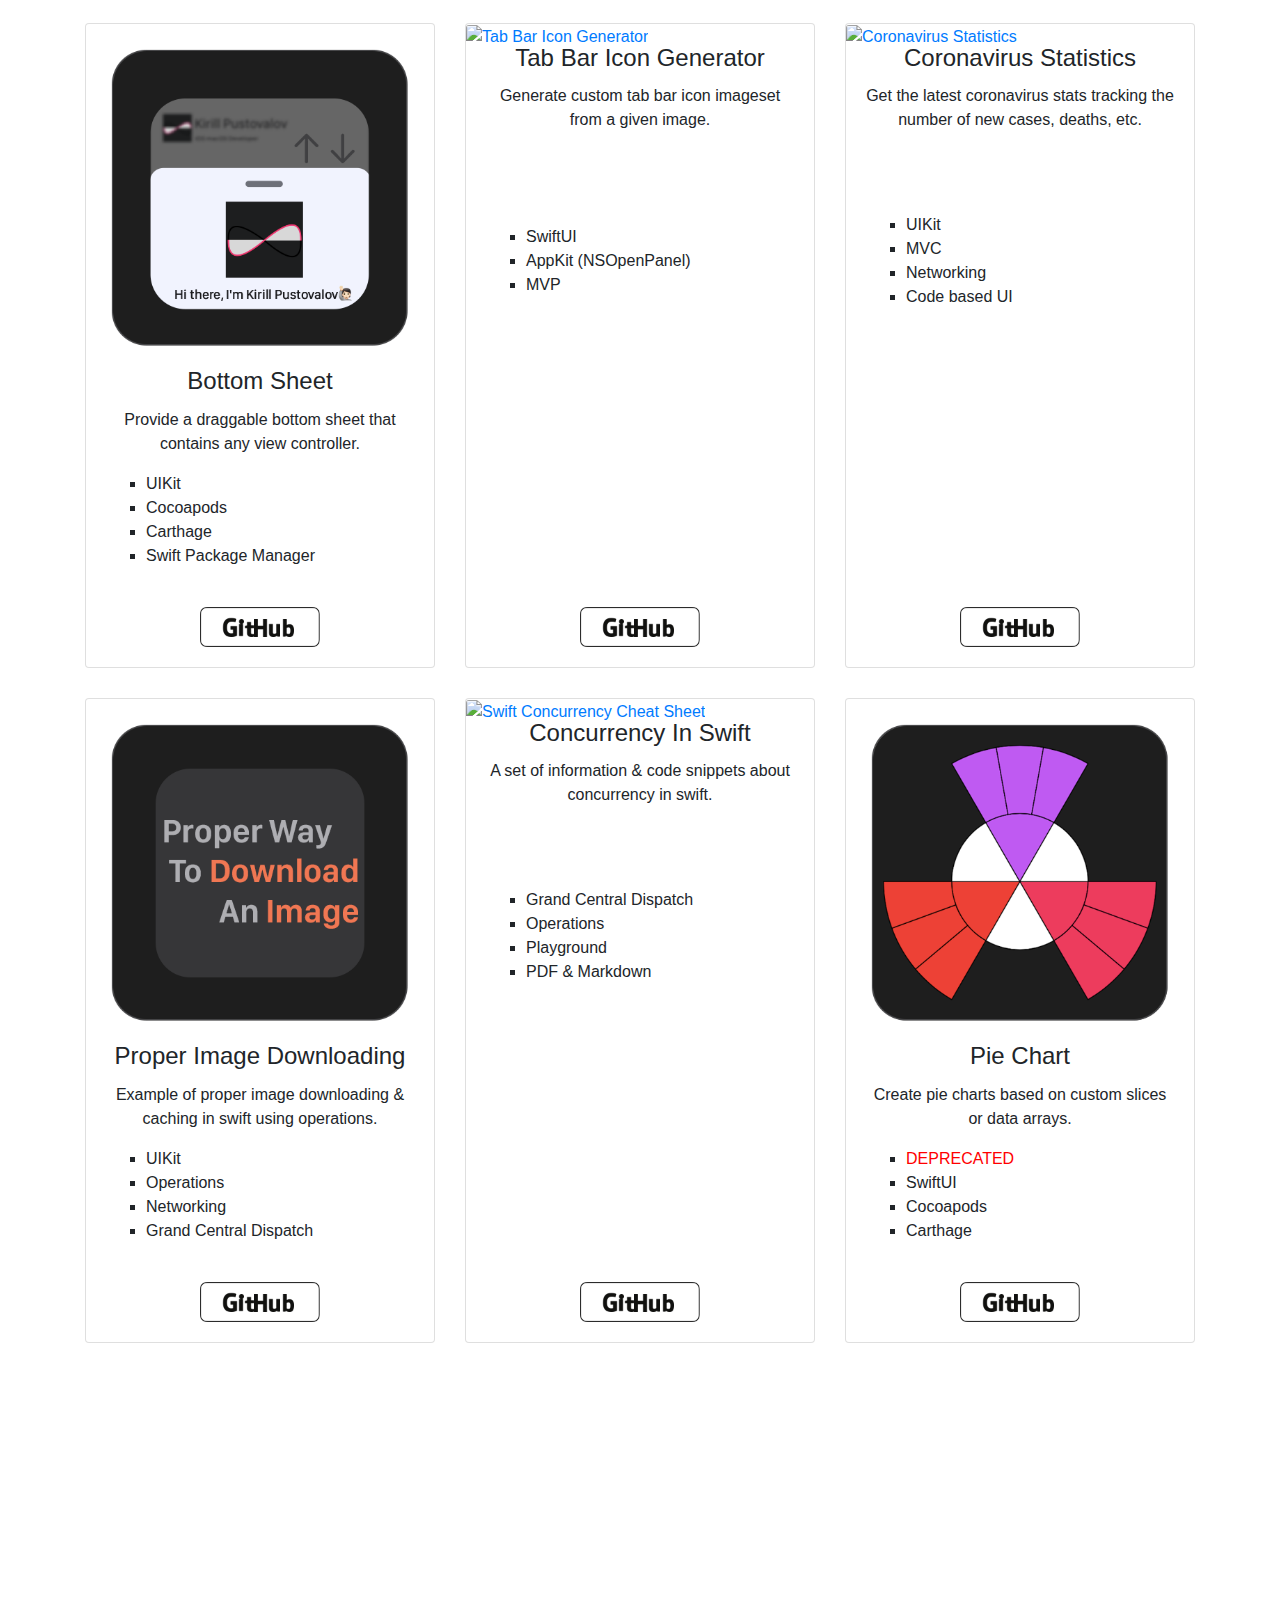
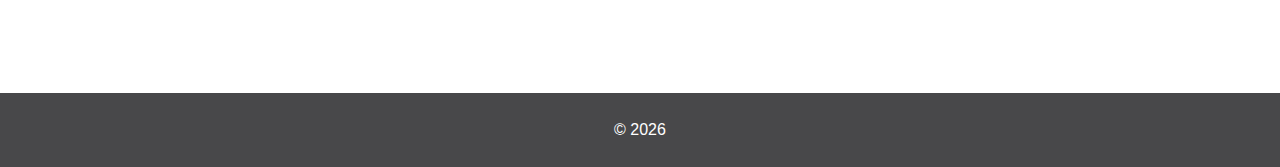
==== commit 5dafe930: "Separate navigation view from other view & change navigation route" ====
--- a/index.html
+++ b/index.html
@@ -38,32 +38,14 @@
 		<script src="js/jquery.isotope.js" type="text/javascript"></script>
 		<script src="js/filter.js" type="text/javascript"></script>
 		<script src="js/bootstrap.bundle.min.js"></script>
+		<script src="js/core.js"></script>
 	</head>
 
   	<body>
-		<nav class="navbar navbar-expand-lg navbar-dark fixed-top">
-			<div class="container">
-		  		<button class="navbar-toggler" type="button" data-toggle="collapse" data-target="#navbarResponsive" aria-controls="navbarResponsive" aria-expanded="false" aria-label="Toggle navigation">
-					<span class="navbar-toggler-icon"></span>
-		  		</button>
-				<div class="collapse navbar-collapse" id="navbarResponsive">
-			  		<ul class="navbar-nav ml-auto">
-						<li class="nav-item active">
-				  			<a class="nav-link" href="#">Portfolio</a>
-						</li>
-                        <li class="nav-item">
-                            <a class="nav-link" href="experience.html">Experience</a>
-                        </li>
-                        <li class="nav-item">
-                              <a class="nav-link" href="education.html">Education</a>
-                        </li>
-						<li class="nav-item">
-				  			<a class="nav-link" href="contact.html">Contact</a>
-						</li>
-			  		</ul>
-				</div>
-		  	</div>
-	  	</nav>
+
+    <nav class="navbar navbar-expand-lg navbar-dark fixed-top">
+        <script>loadNavigation()</script>
+    </nav>
 
 		<div class="container">
 			<h1 class="my-4"> Kirill Pustovalov
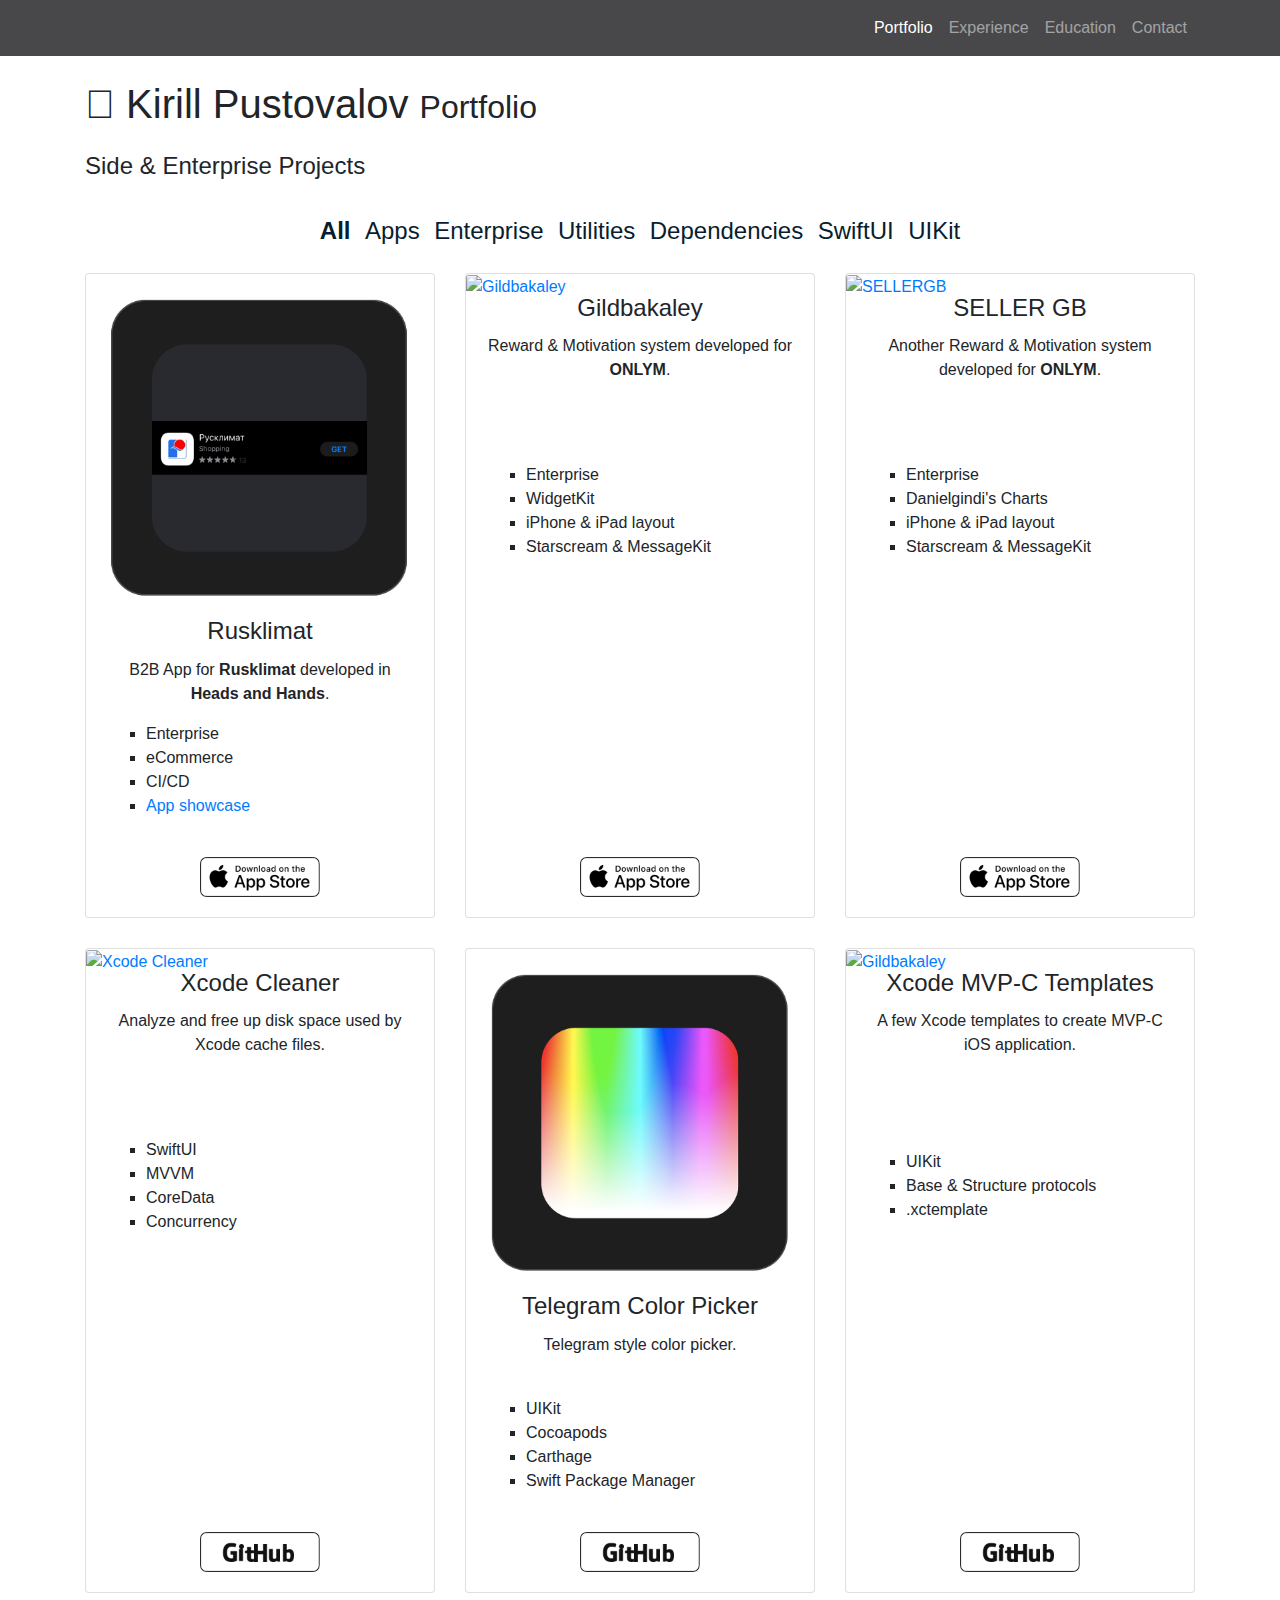
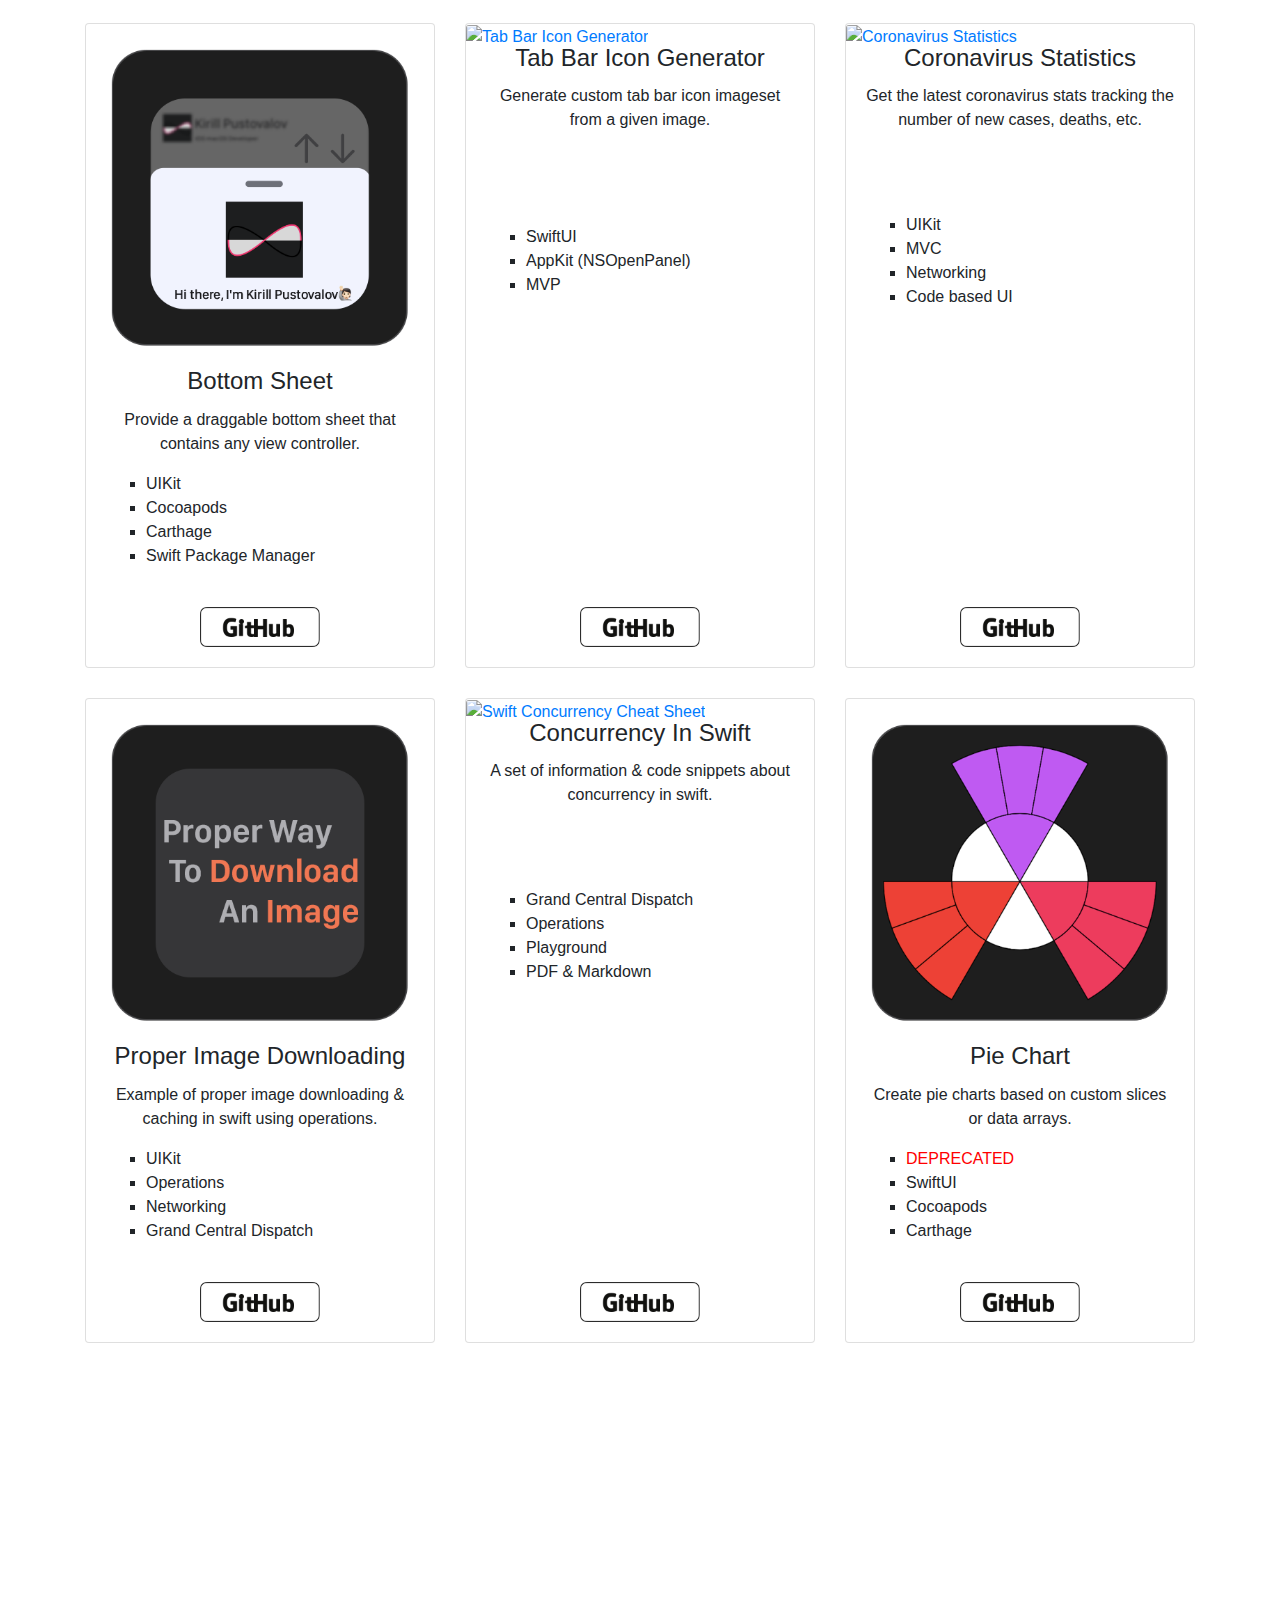
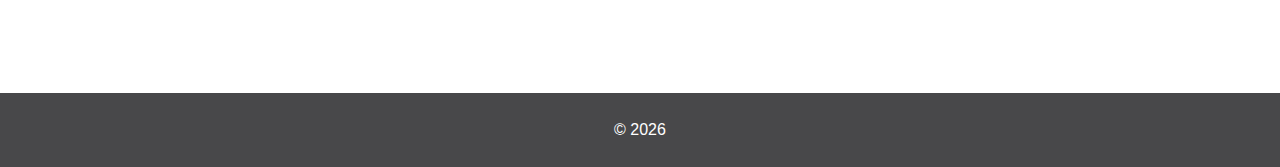
==== commit 6708d647: "Revert "Rework navigation bar"" ====
--- a/index.html
+++ b/index.html
@@ -38,14 +38,32 @@
 		<script src="js/jquery.isotope.js" type="text/javascript"></script>
 		<script src="js/filter.js" type="text/javascript"></script>
 		<script src="js/bootstrap.bundle.min.js"></script>
-		<script src="js/core.js"></script>
 	</head>
 
   	<body>
-
-    <nav class="navbar navbar-expand-lg navbar-dark fixed-top">
-        <script>loadNavigation()</script>
-    </nav>
+		<nav class="navbar navbar-expand-lg navbar-dark fixed-top">
+			<div class="container">
+		  		<button class="navbar-toggler" type="button" data-toggle="collapse" data-target="#navbarResponsive" aria-controls="navbarResponsive" aria-expanded="false" aria-label="Toggle navigation">
+					<span class="navbar-toggler-icon"></span>
+		  		</button>
+				<div class="collapse navbar-collapse" id="navbarResponsive">
+			  		<ul class="navbar-nav ml-auto">
+						<li class="nav-item active">
+				  			<a class="nav-link" href="#">Portfolio</a>
+						</li>
+                        <li class="nav-item">
+                            <a class="nav-link" href="experience.html">Experience</a>
+                        </li>
+                        <li class="nav-item">
+                              <a class="nav-link" href="education.html">Education</a>
+                        </li>
+						<li class="nav-item">
+				  			<a class="nav-link" href="contact.html">Contact</a>
+						</li>
+			  		</ul>
+				</div>
+		  	</div>
+	  	</nav>
 
 		<div class="container">
 			<h1 class="my-4"> Kirill Pustovalov
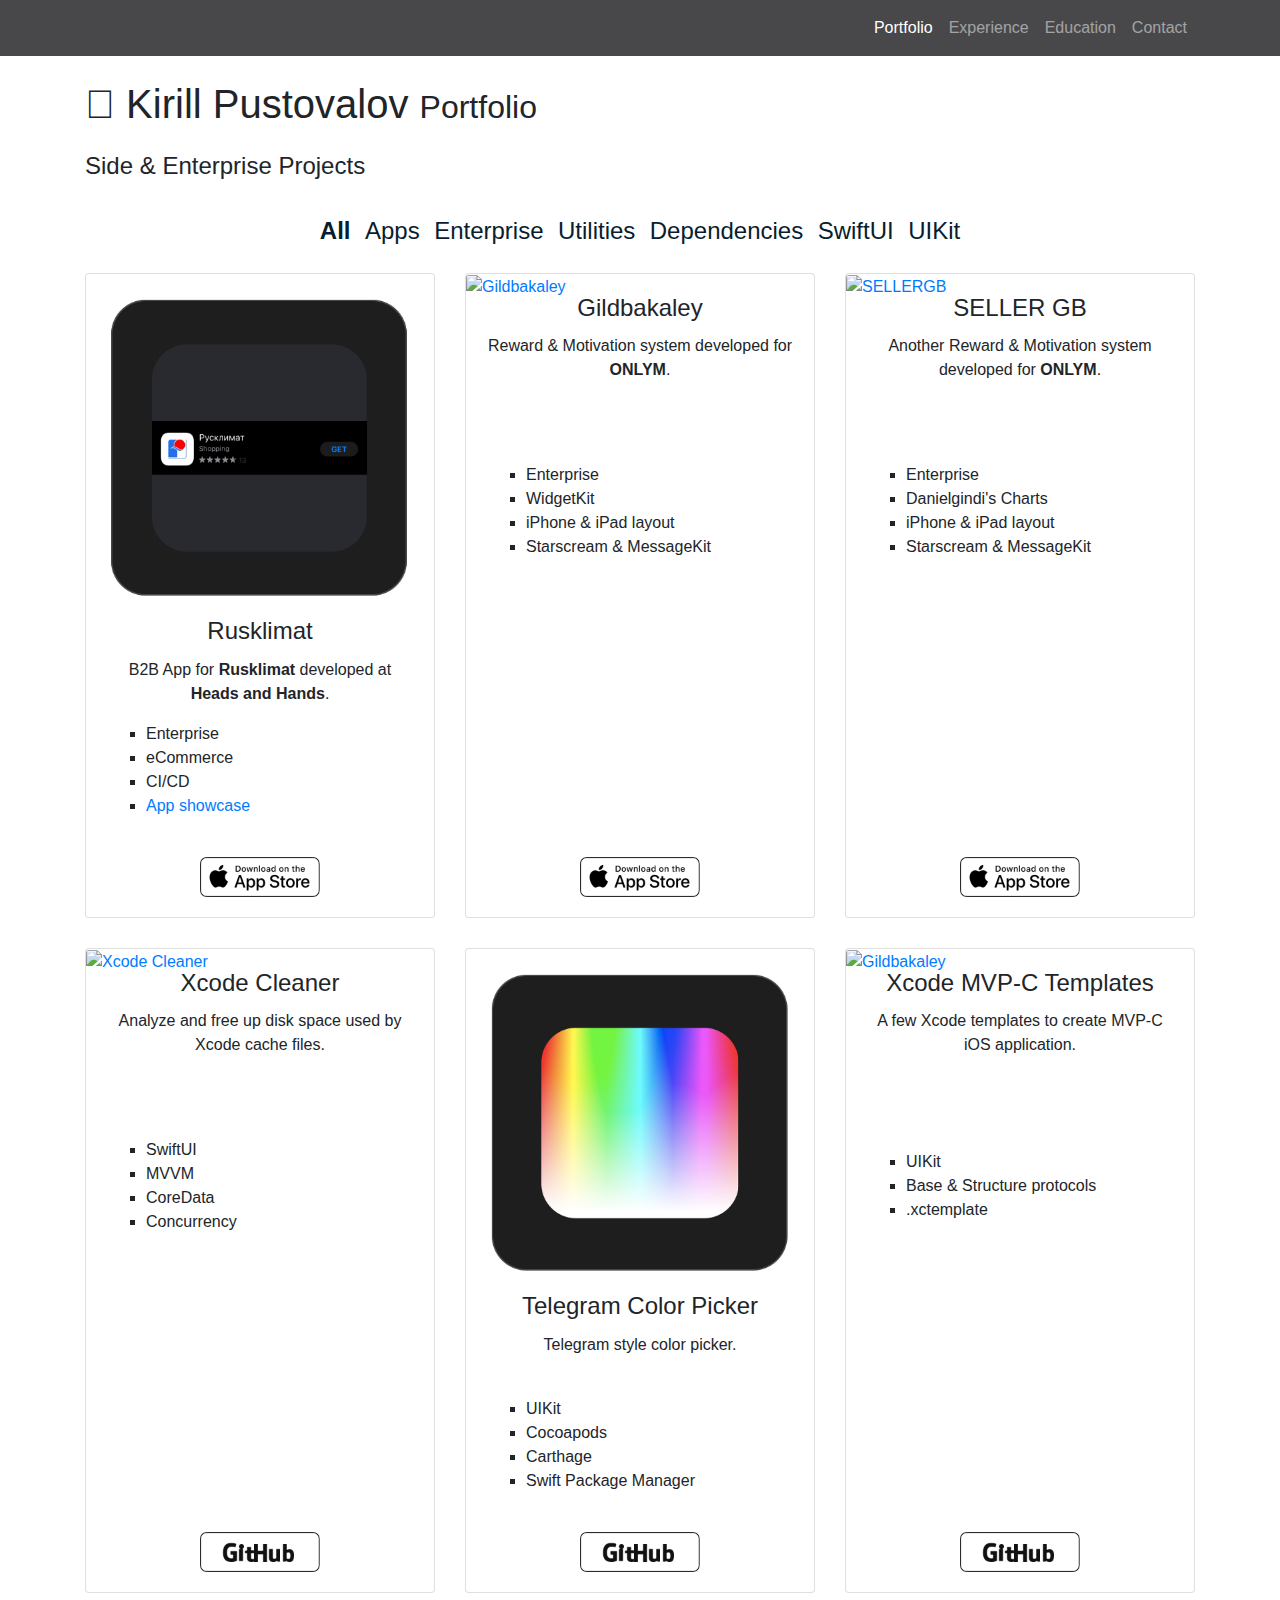
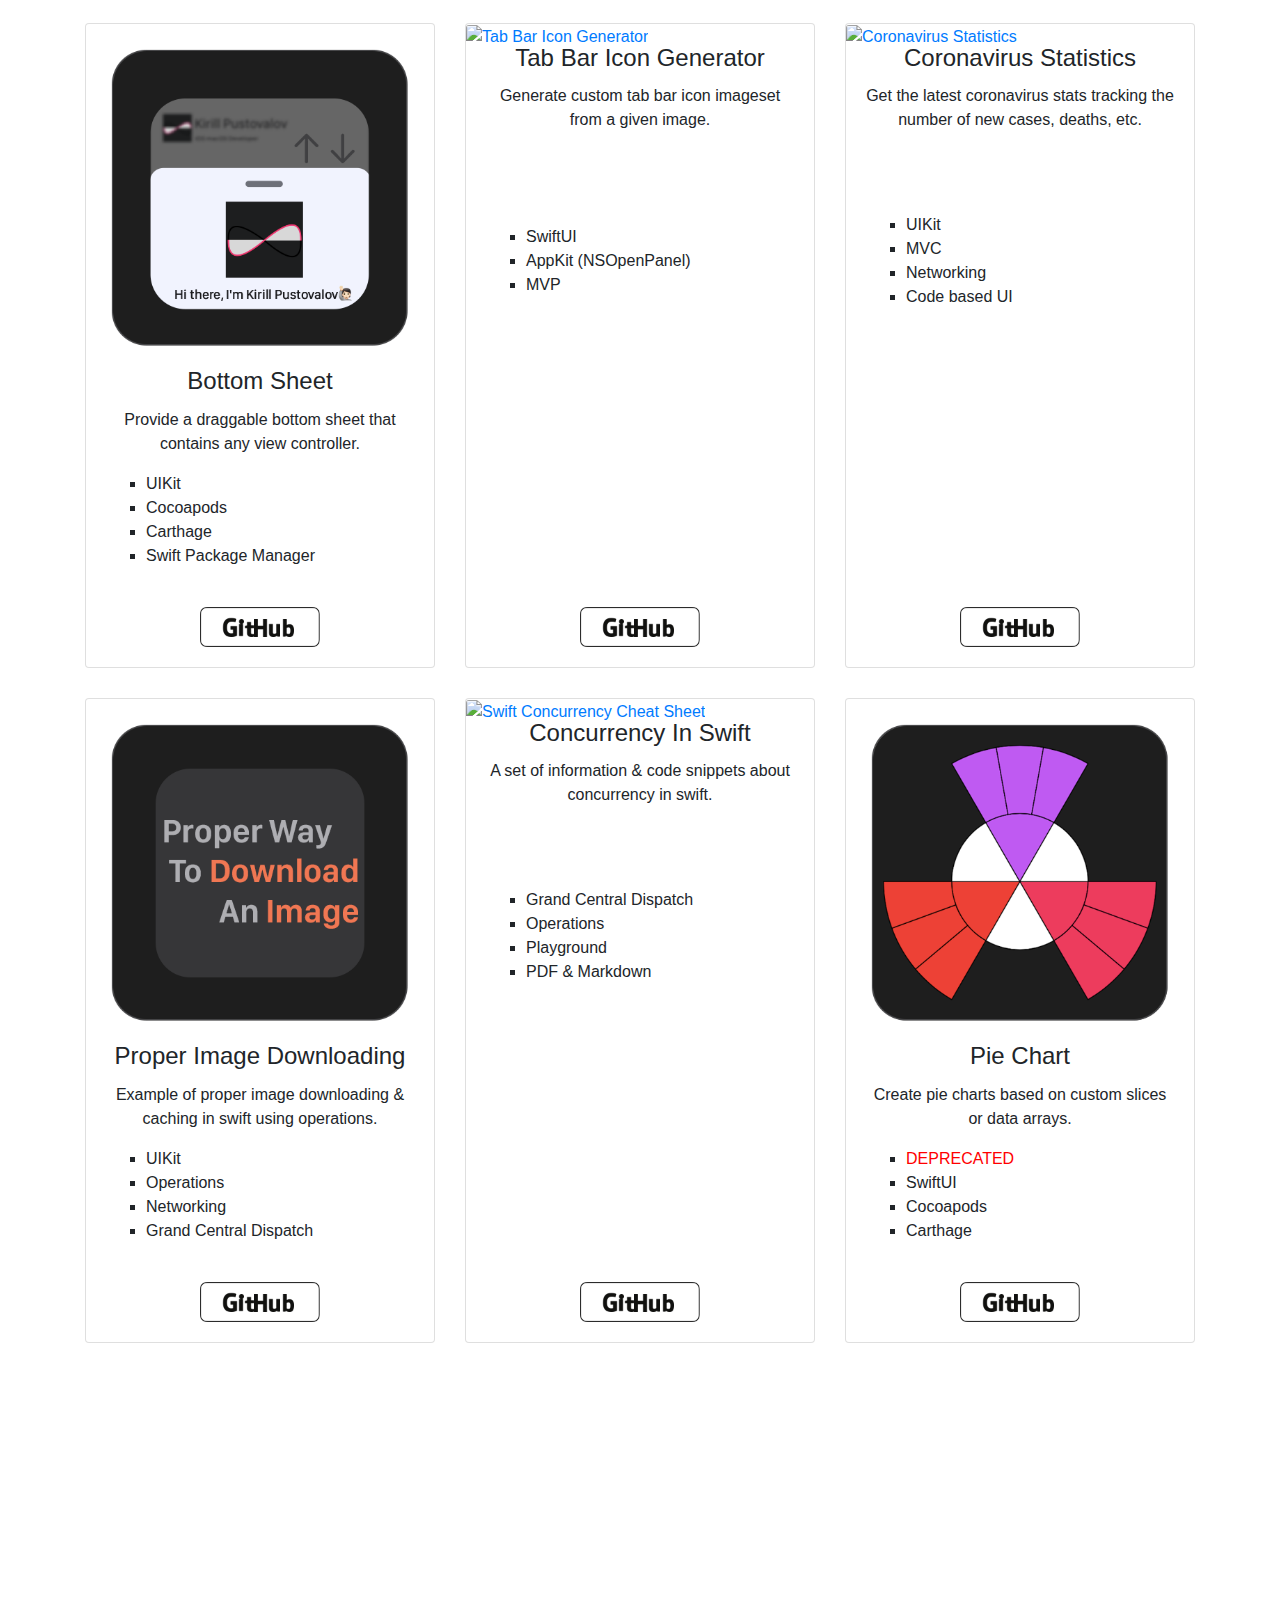
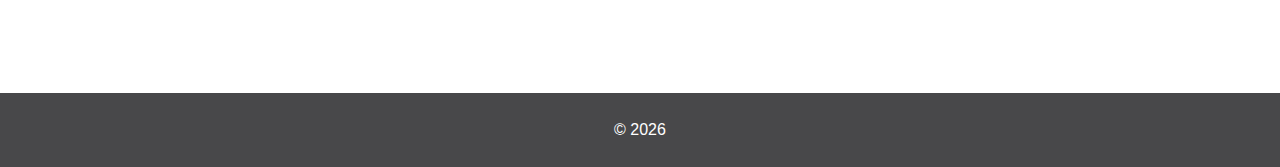
==== commit 880f5e0c: "Fix typo" ====
--- a/index.html
+++ b/index.html
@@ -102,7 +102,7 @@
                                 </center>
                             </h4>
                             <center>
-                                <p>B2B App for <b>Rusklimat</b> developed in <b>Heads and Hands</b>.</p>
+                                <p>B2B App for <b>Rusklimat</b> developed at <b>Heads and Hands</b>.</p>
                             </center>
                             <div class="align-items-center d-flex", style="height: 40%">
                             <ul style="list-style-type:square;">
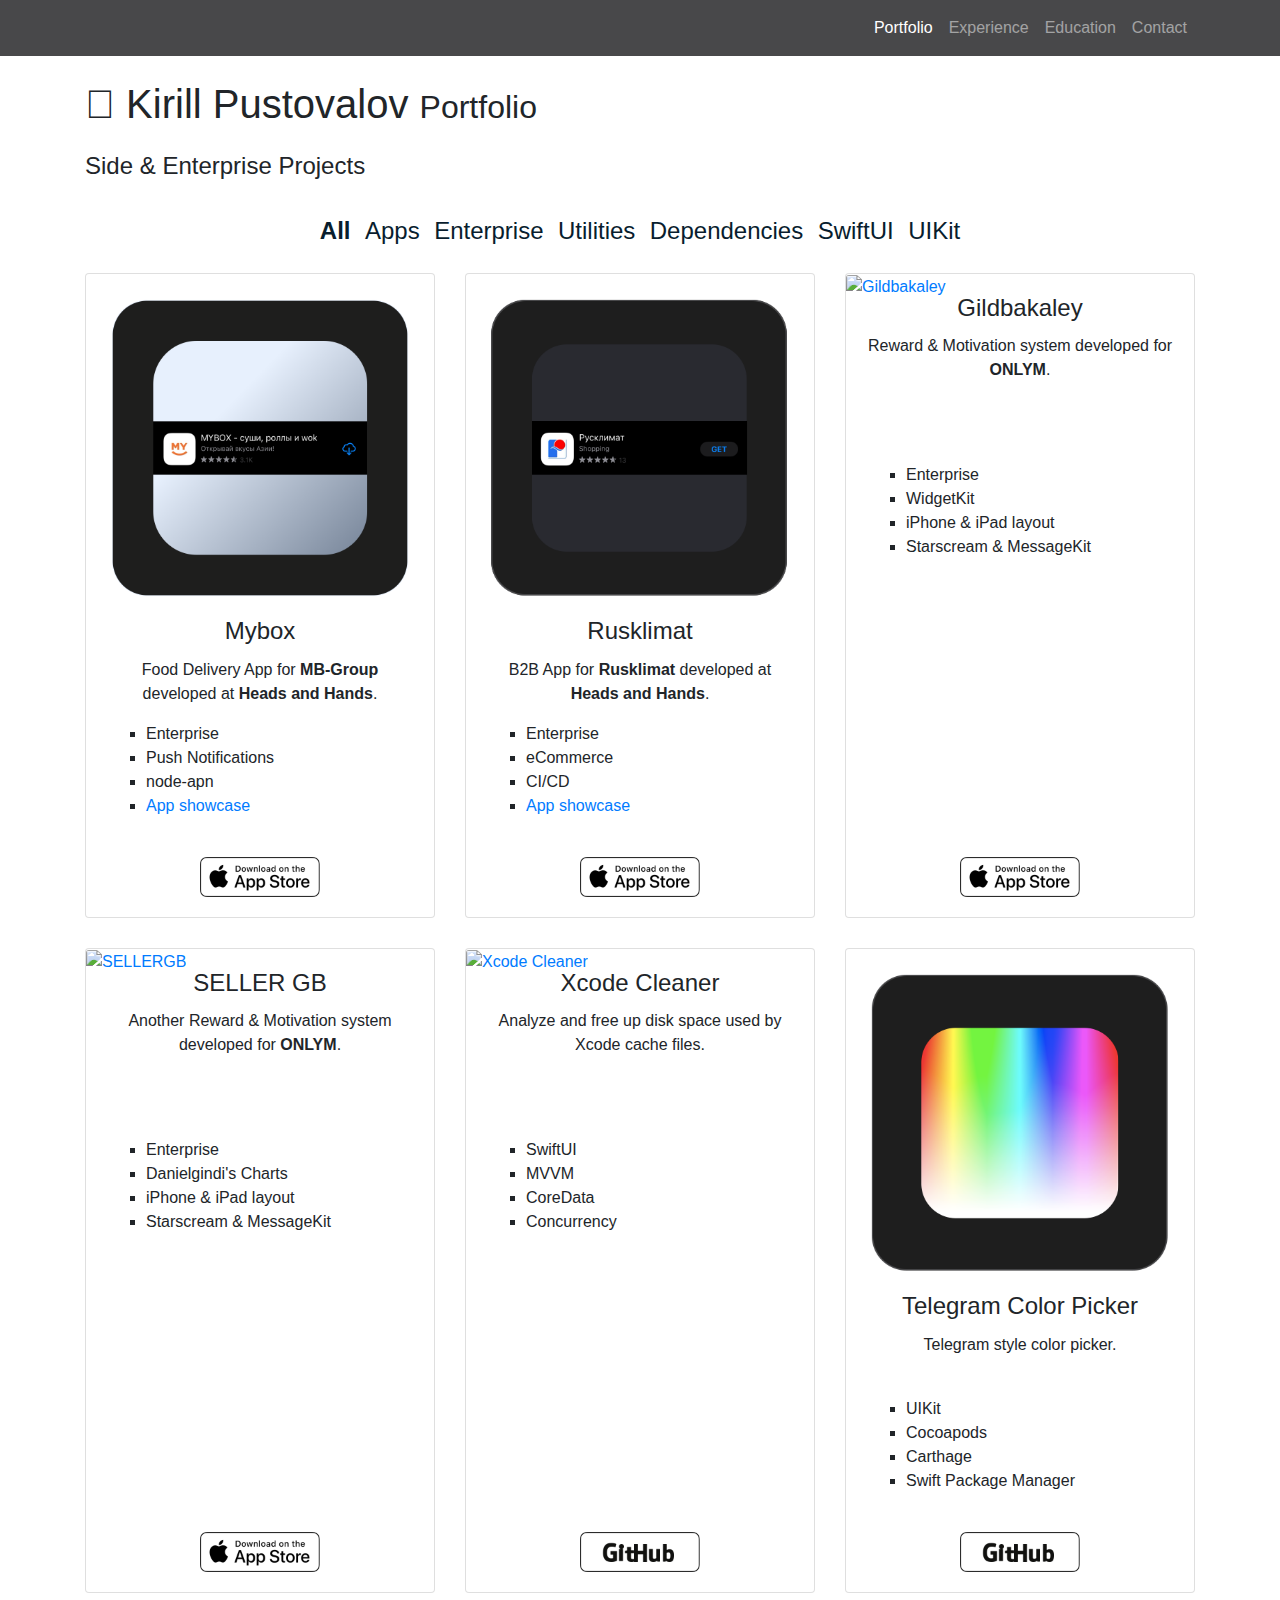
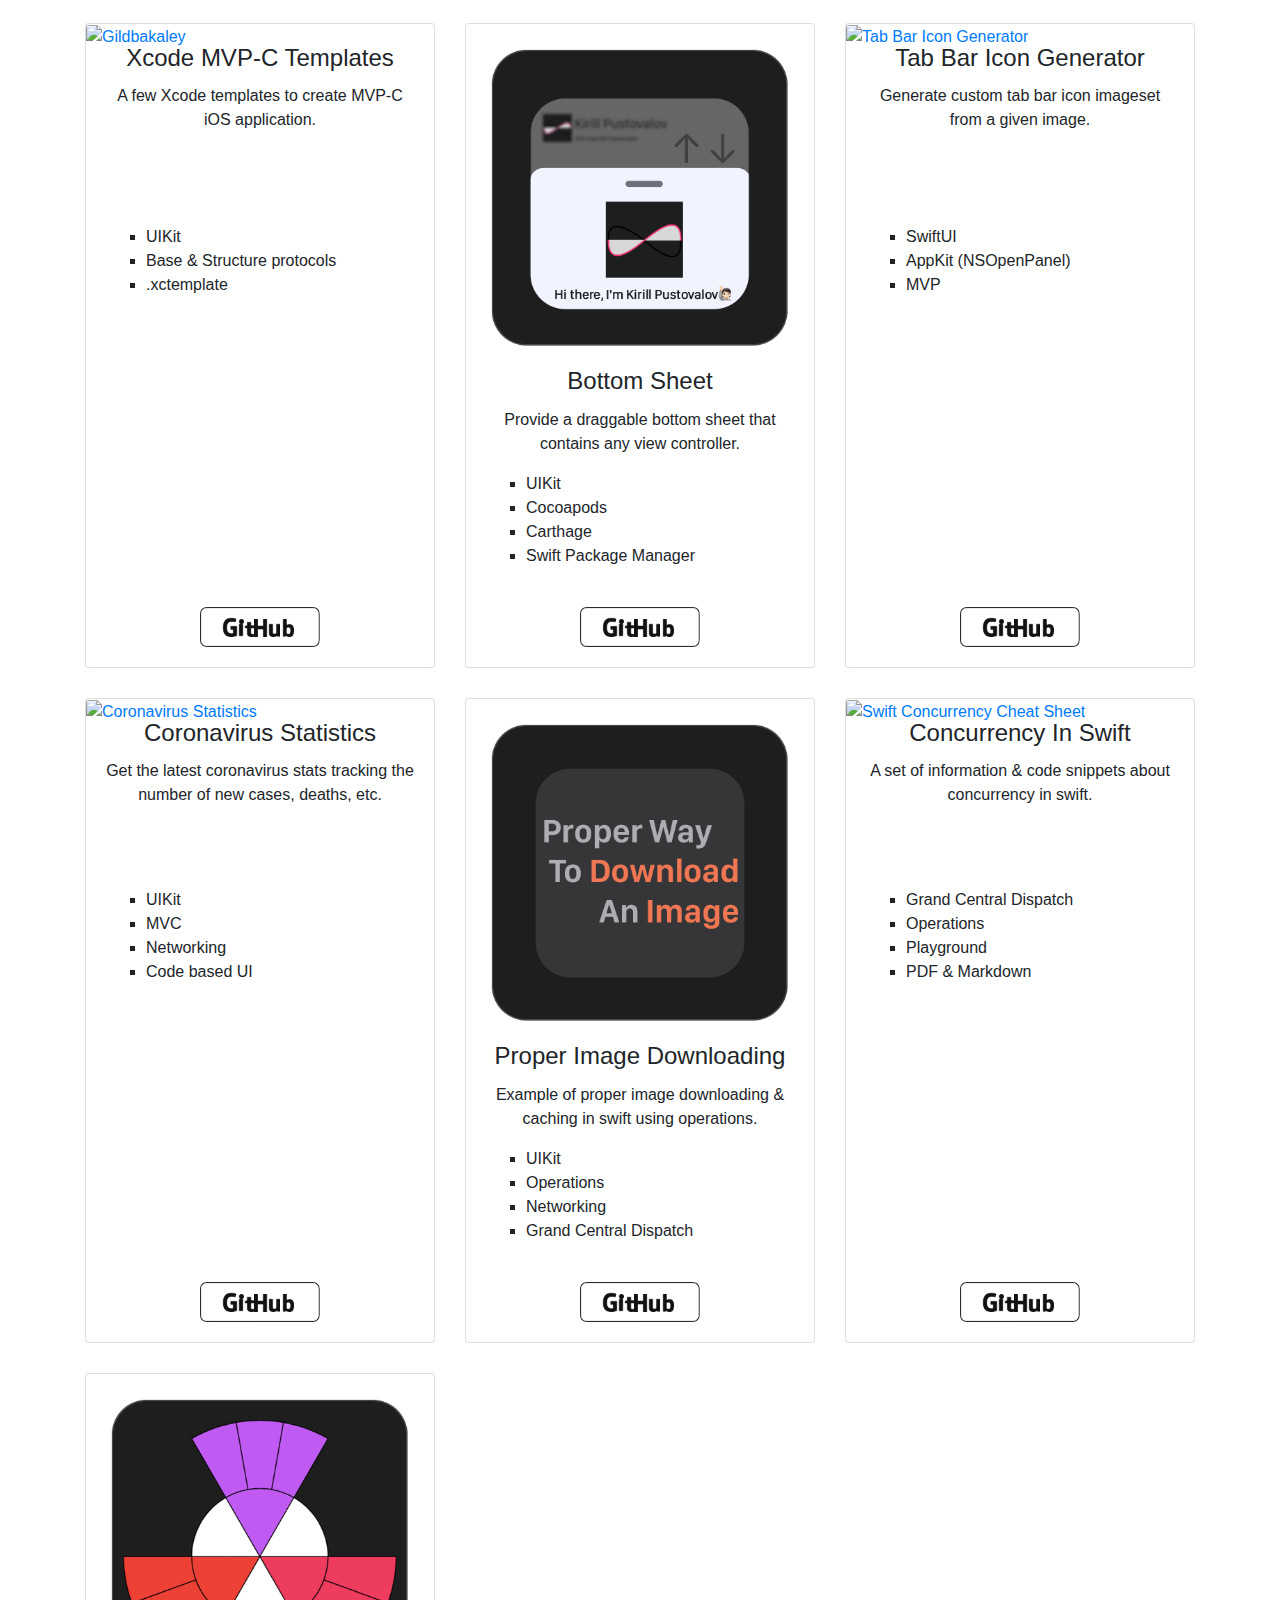
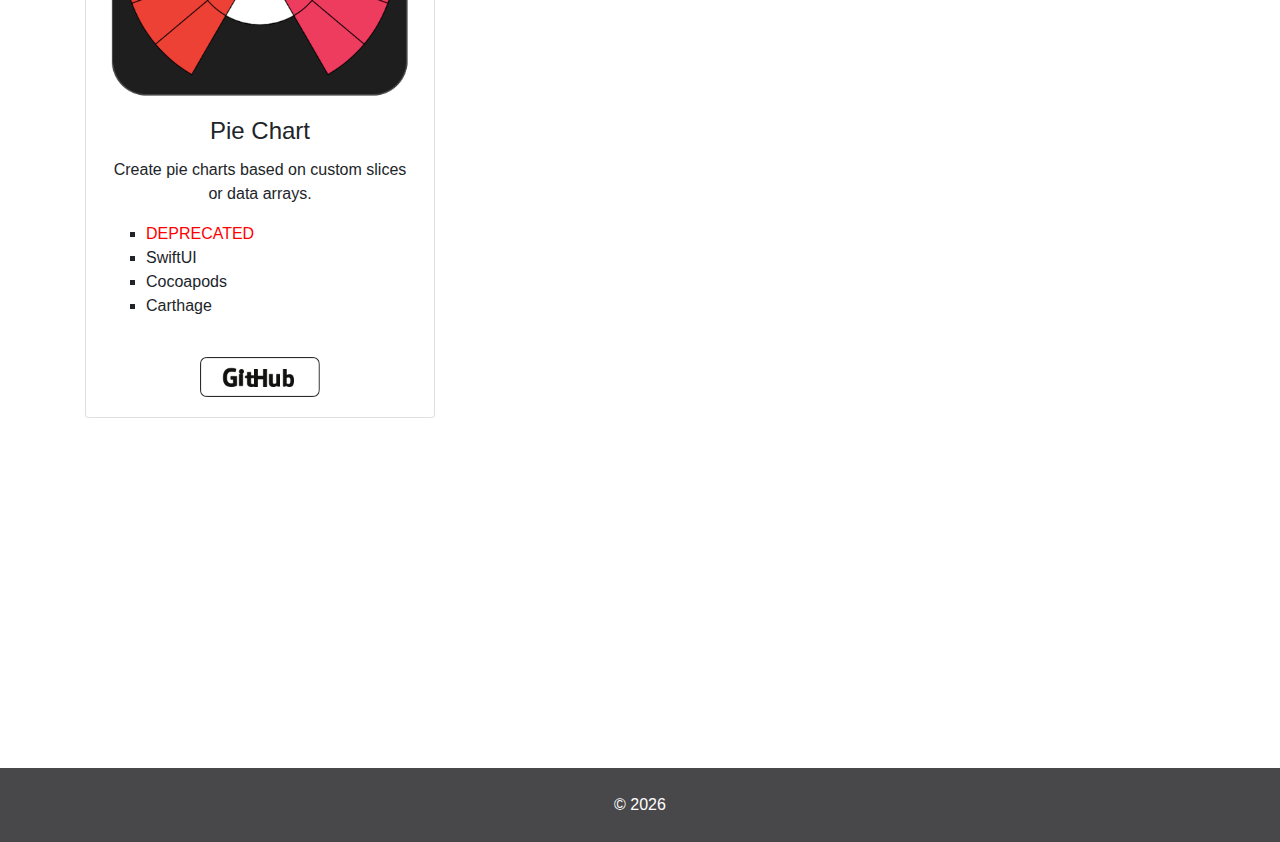
==== commit 91c77cc9: "Add Mybox app" ====
--- a/index.html
+++ b/index.html
@@ -89,6 +89,40 @@
 			<div class="row"><div class="projectContainer"></div></div>
 
 			<div class="projectContainer row">
+
+                <div class="app ent uikit col-lg-4 col-md-5 col-sm-12 portfolio-item">
+                    <div class="card h-100">
+                        <a href="https://apps.apple.com/ru/app/mybox-%D1%81%D1%83%D1%88%D0%B8-%D1%80%D0%BE%D0%BB%D0%BB%D1%8B-%D0%B8-wok/id1167100370?l=en">
+                            <img class="card-img-top" src="images/icons/MYBOX.png" alt="Mybox">
+                        </a>
+                        <div class="card-body">
+                            <h4 class="card-title">
+                                <center>
+                                    <h4 class="card-title">Mybox</h4>
+                                </center>
+                            </h4>
+                            <center>
+                                <p>Food Delivery App for <b>MB-Group</b> developed at <b>Heads and Hands</b>.</p>
+                            </center>
+                            <div class="align-items-center d-flex", style="height: 40%">
+                            <ul style="list-style-type:square;">
+                                <li>Enterprise</li>
+                                <li>Push Notifications</li>
+                                <li>node-apn</li>
+                                <li><a href="https://handh.ru/cases/Mybox">App showcase</a></li>
+                            </ul>
+                        </div>
+
+                            <div class="link_button">
+                                <a href="https://apps.apple.com/ru/app/mybox-%D1%81%D1%83%D1%88%D0%B8-%D1%80%D0%BE%D0%BB%D0%BB%D1%8B-%D0%B8-wok/id1167100370?l=en">
+                                    <center>
+                                        <img class="img-fluid rounded mb-3 mb-md-0" src="images/icons/AppStore.png" alt="AppStore" width="120" height="40">
+                                    </center>
+                                </a>
+                            </div>
+                        </div>
+                    </div>
+                </div>
                 
                 <div class="app ent uikit col-lg-4 col-md-5 col-sm-12 portfolio-item">
                     <div class="card h-100">
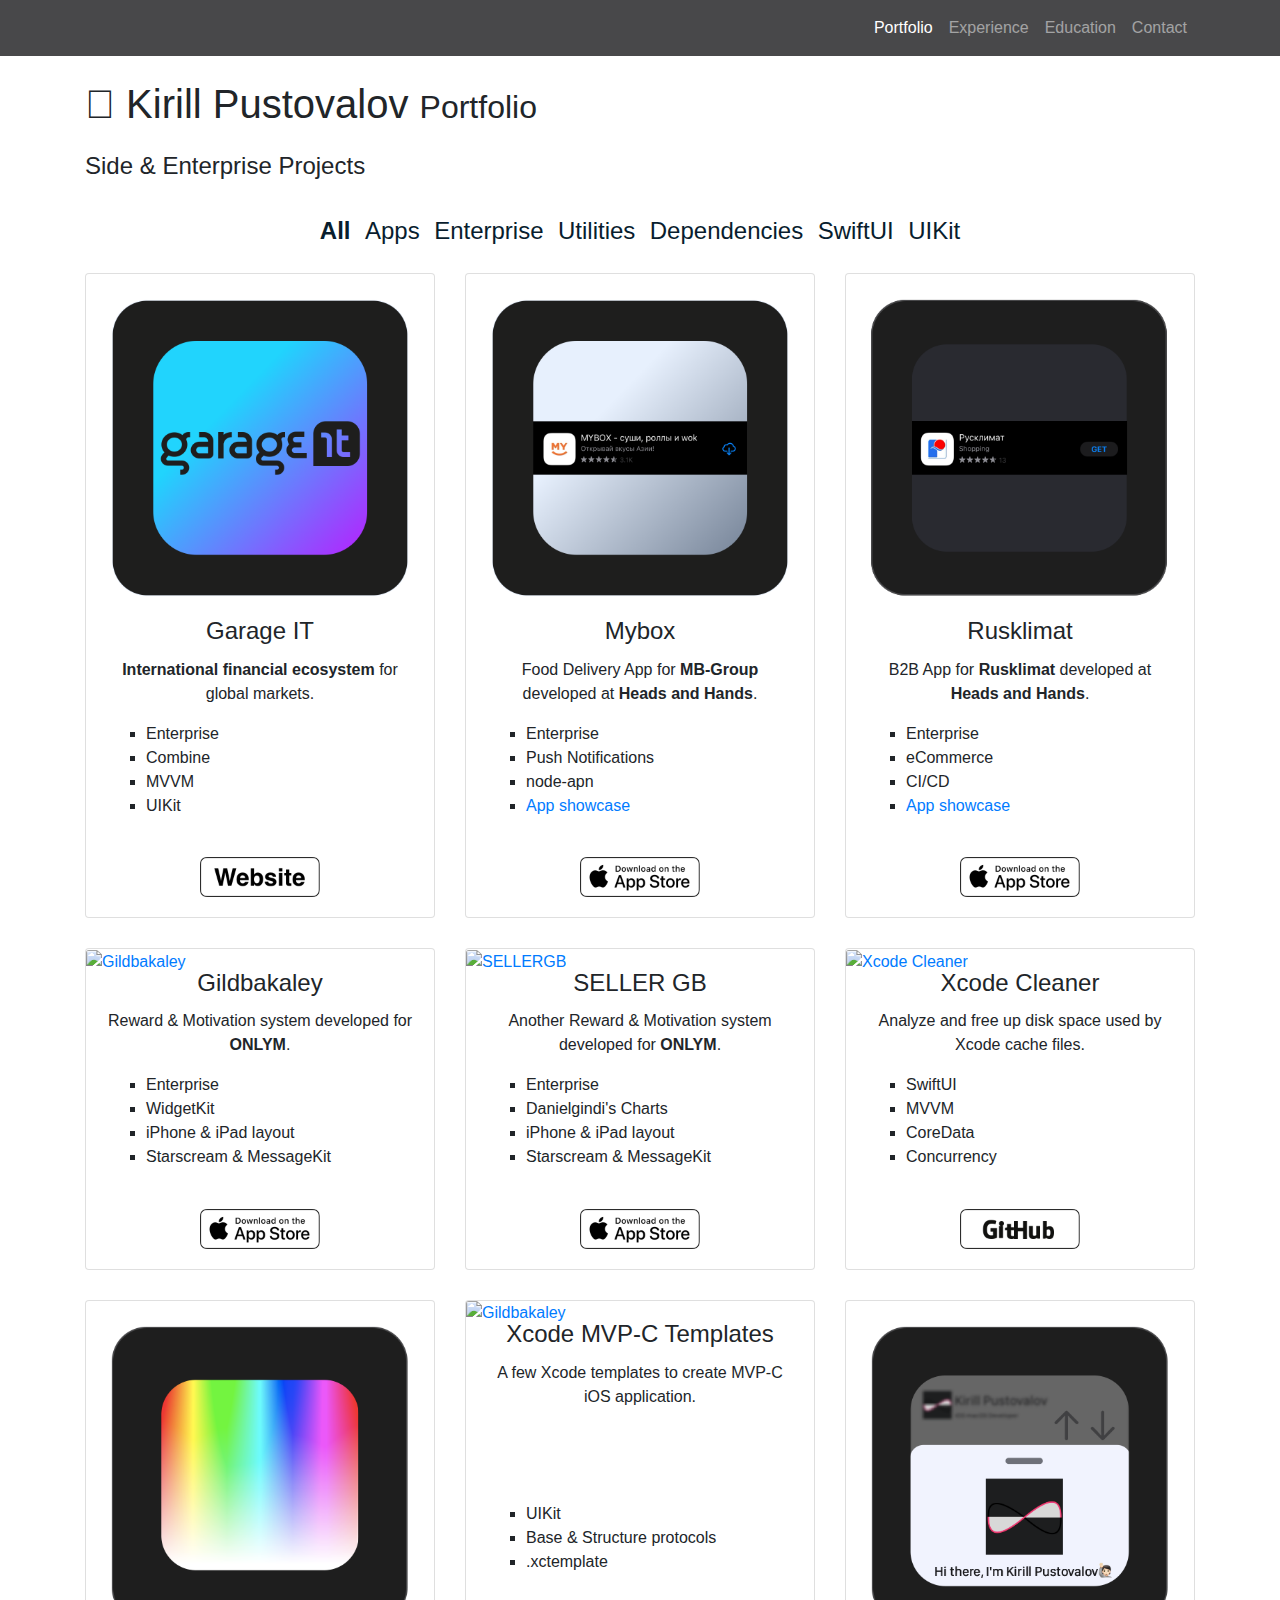
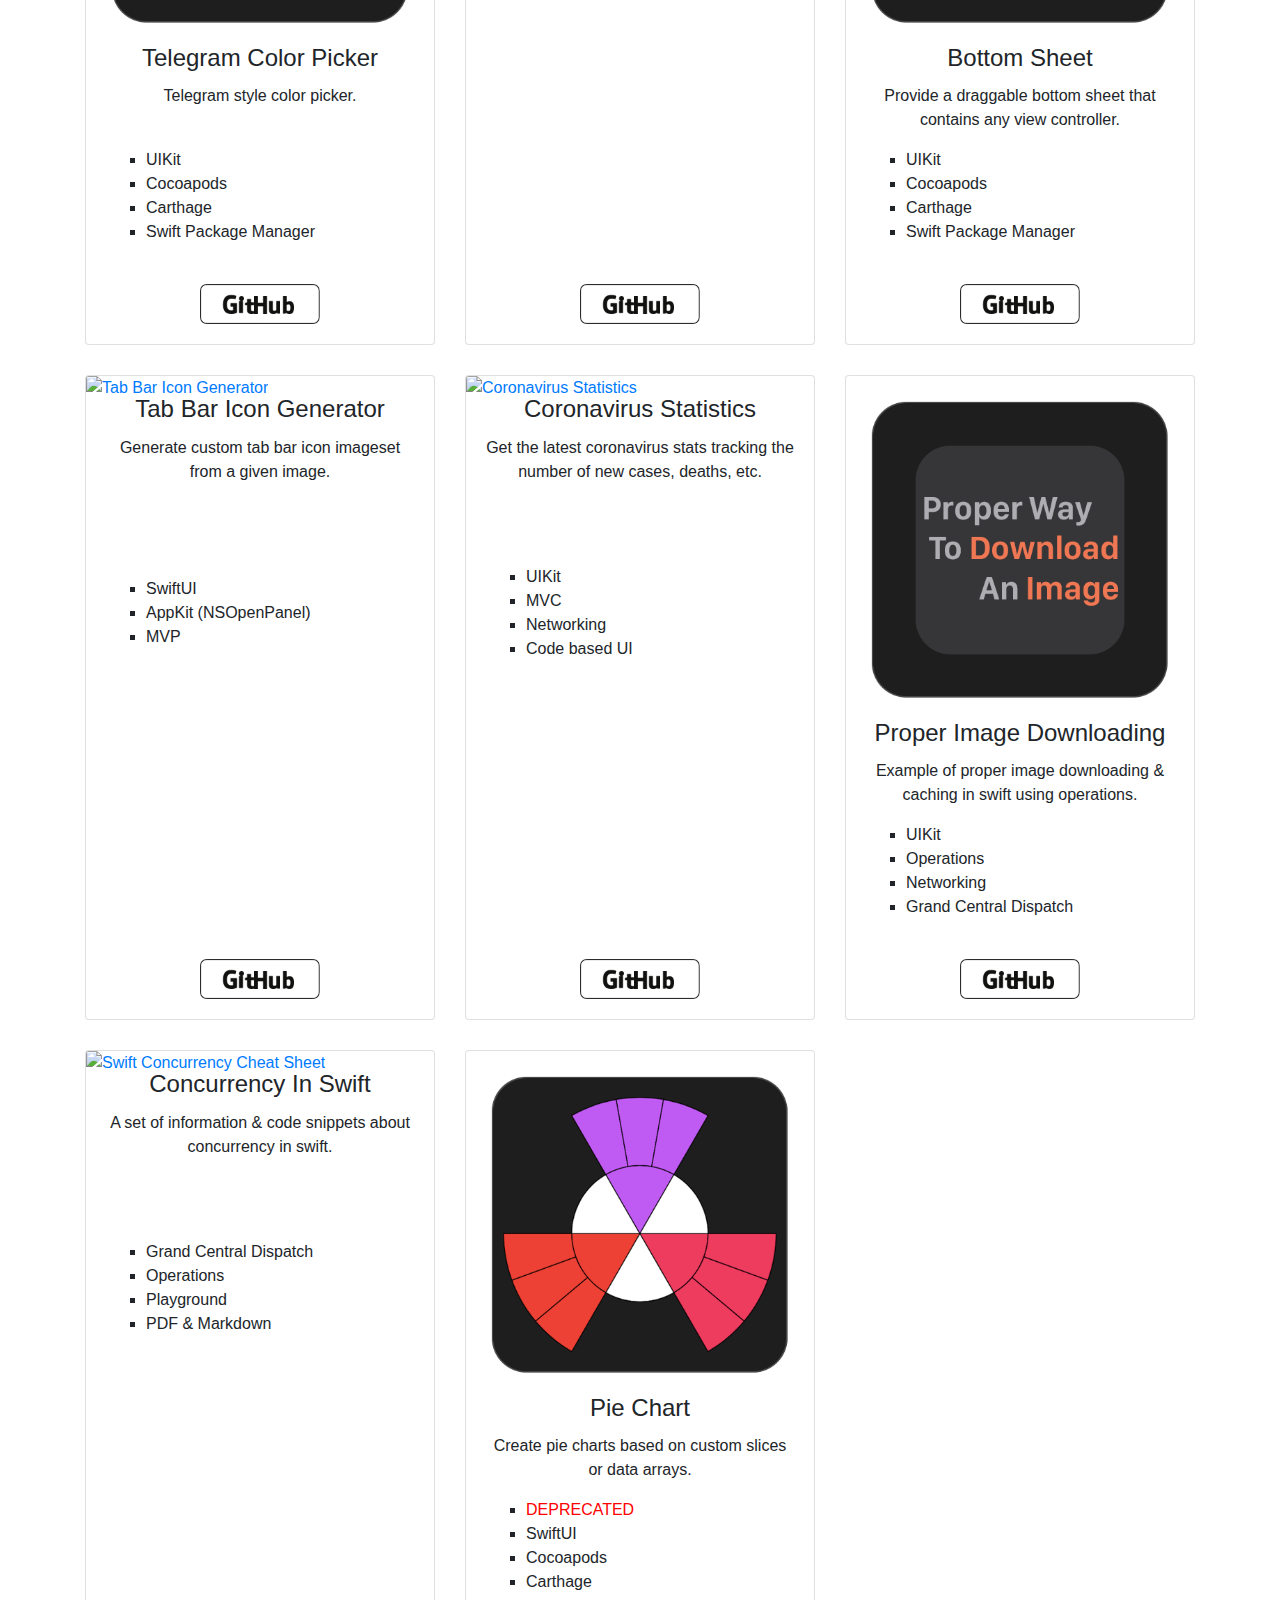
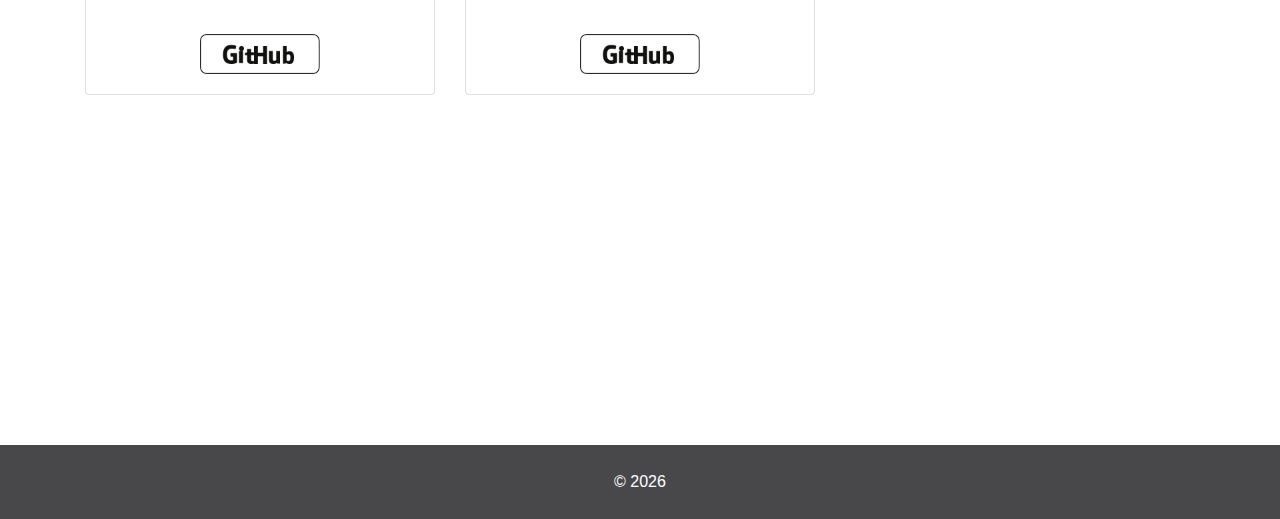
==== commit 39e2ec1a: "Add GarageIT index.html" ====
--- a/index.html
+++ b/index.html
@@ -89,6 +89,39 @@
 			<div class="row"><div class="projectContainer"></div></div>
 
 			<div class="projectContainer row">
+                <div class="app ent uikit col-lg-4 col-md-5 col-sm-12 portfolio-item">
+                    <div class="card h-100">
+                        <a href="https://gara.ge">
+                            <img class="card-img-top" src="images/icons/GarageIT.png" alt="Garage IT">
+                        </a>
+                        <div class="card-body">
+                            <h4 class="card-title">
+                                <center>
+                                    <h4 class="card-title">Garage IT</h4>
+                                </center>
+                            </h4>
+                            <center>
+                                <p><b>International financial ecosystem</b> for global markets.</p>
+                            </center>
+                            <div class="align-items-center d-flex", style="height: 40%">
+                            <ul style="list-style-type:square;">
+                                <li>Enterprise</li>
+                                <li>Combine</li>
+                                <li>MVVM</li>
+                                <li>UIKit</li>
+                            </ul>
+                        </div>
+
+                            <div class="link_button">
+                                <a href="https://gara.ge">
+                                    <center>
+                                        <img class="img-fluid rounded mb-3 mb-md-0" src="images/icons/Website.png" alt="Website" width="120" height="40">
+                                    </center>
+                                </a>
+                            </div>
+                        </div>
+                    </div>
+                </div>
 
                 <div class="app ent uikit col-lg-4 col-md-5 col-sm-12 portfolio-item">
                     <div class="card h-100">
